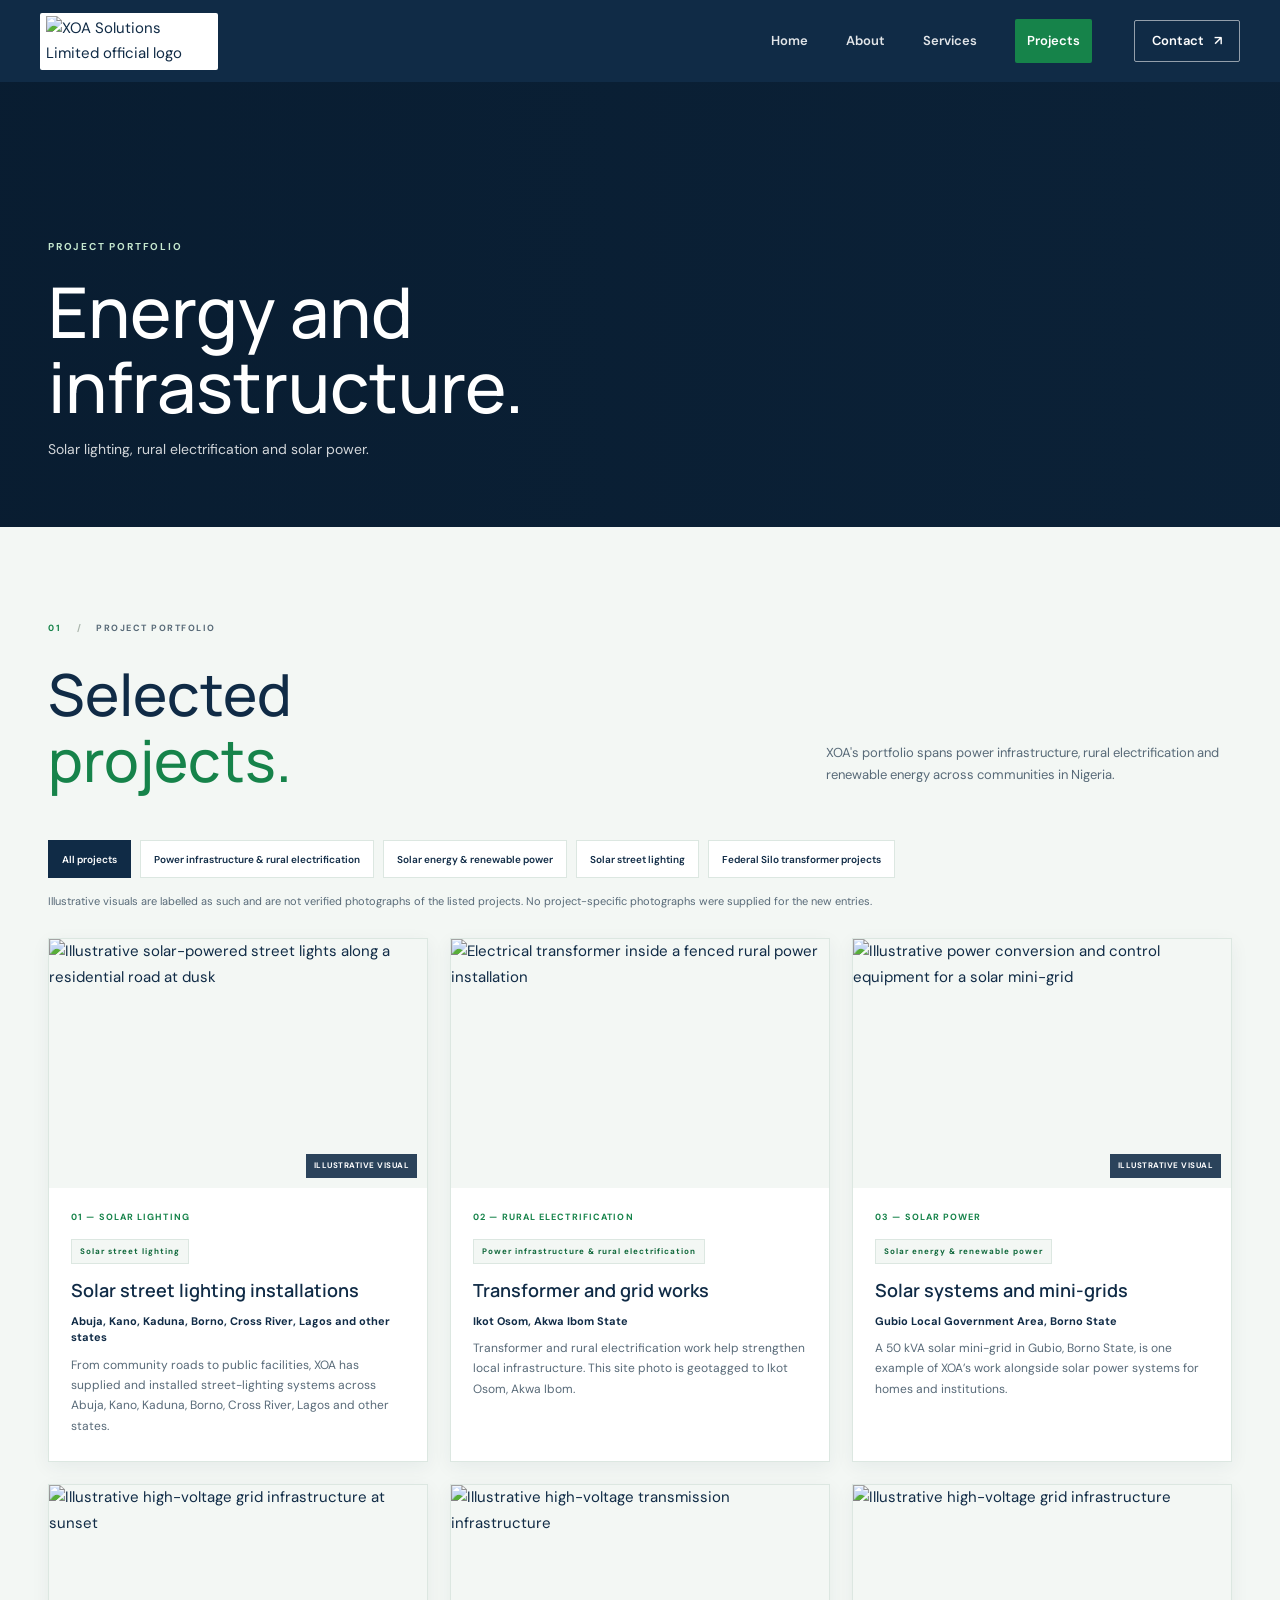
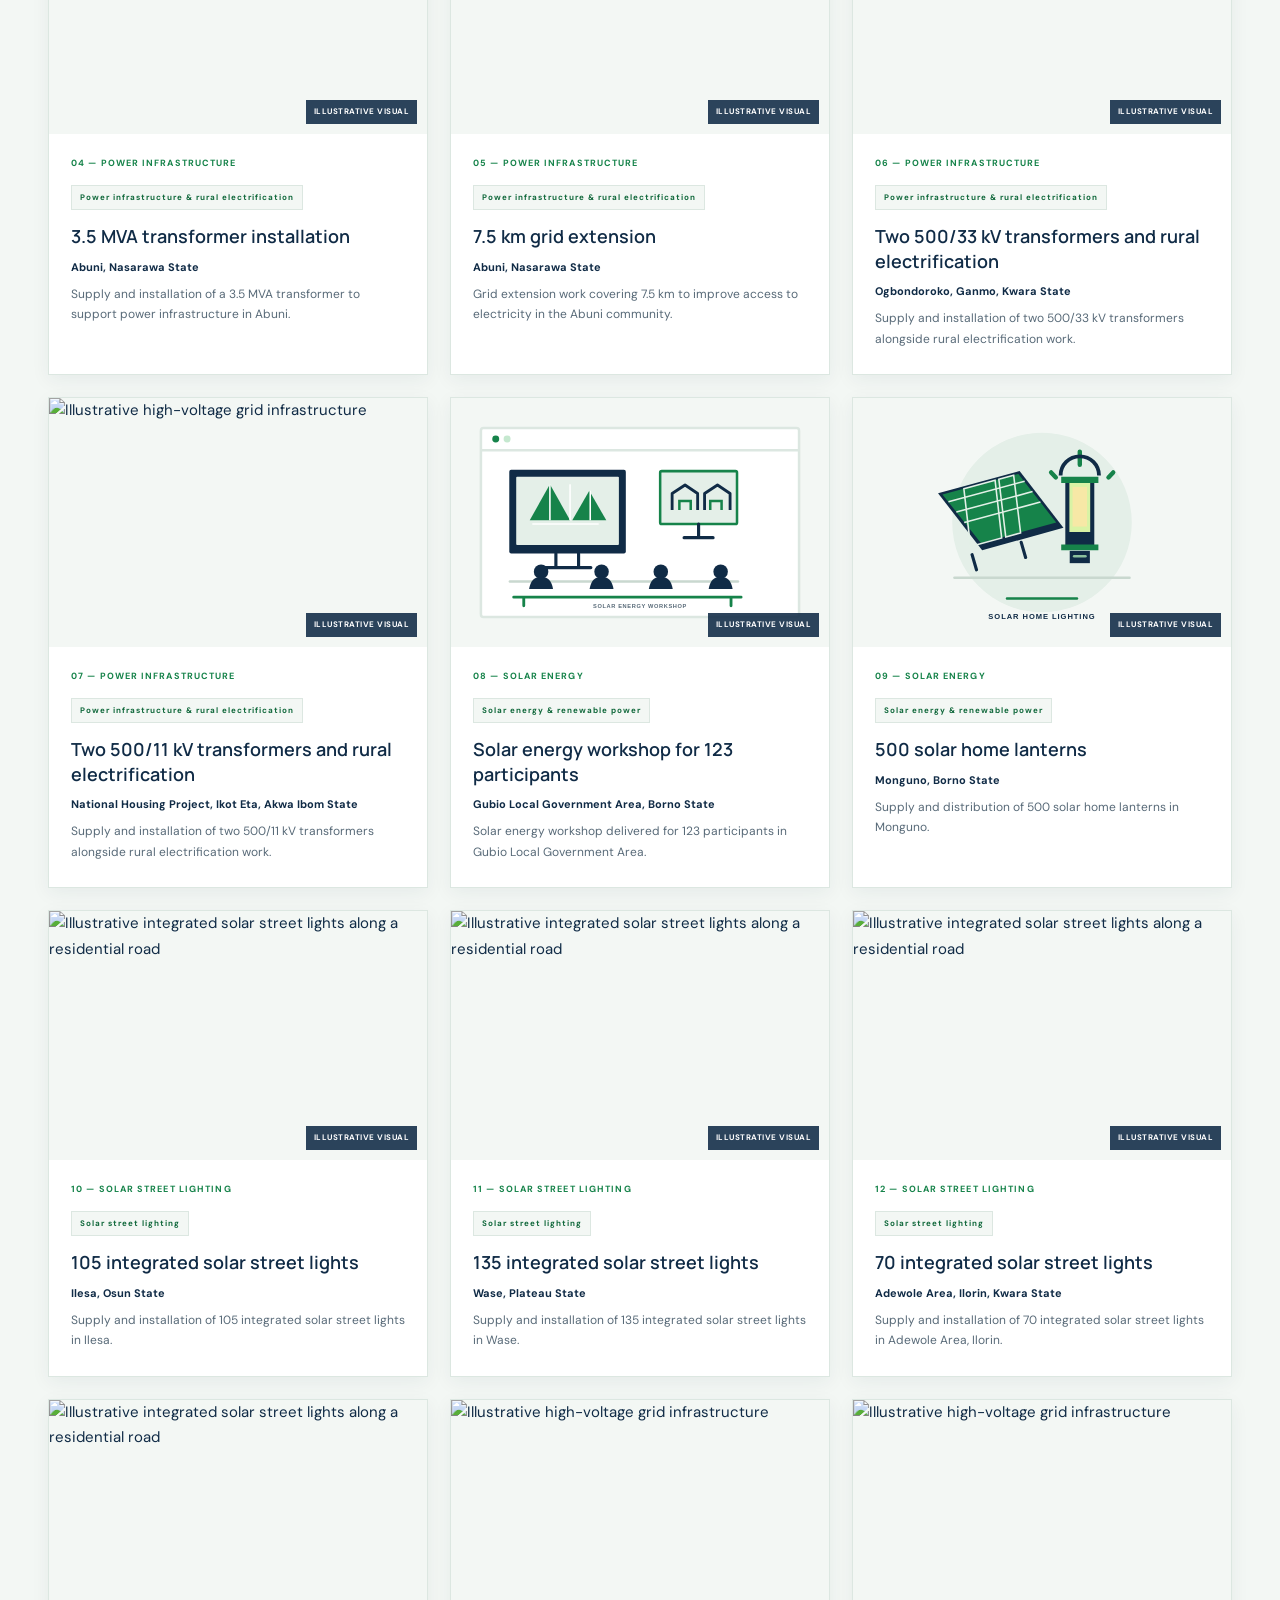
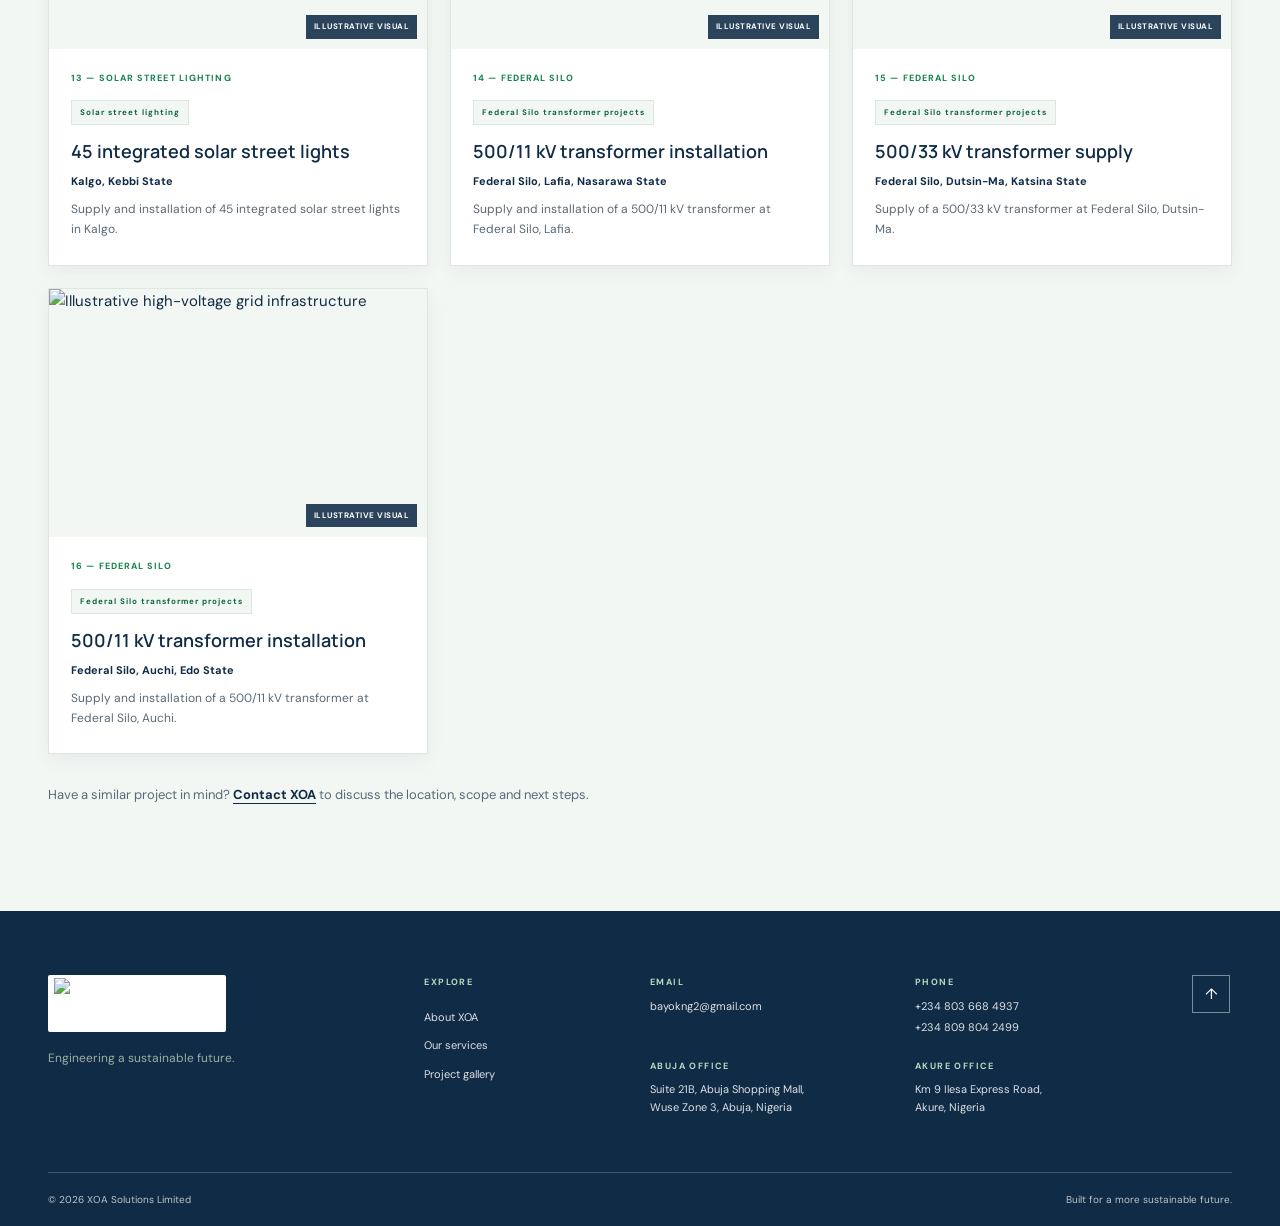
==== projects.html @ 82177d02 "Expand XOA projects portfolio" ====
<!doctype html>
<html lang="en">
<head>
  <meta charset="utf-8">
  <meta name="viewport" content="width=device-width, initial-scale=1">
  <meta name="description" content="Explore XOA Solutions Limited project information across solar lighting, rural electrification and solar power.">
  <meta name="theme-color" content="#173c31">
  <title>Projects | XOA Solutions Limited</title>
  <link rel="preconnect" href="https://fonts.googleapis.com">
  <link rel="preconnect" href="https://fonts.gstatic.com" crossorigin>
  <link rel="preconnect" href="https://images.unsplash.com">
  <link href="https://fonts.googleapis.com/css2?family=DM+Sans:wght@400;500;600;700&family=Manrope:wght@400;500;600;700;800&display=swap" rel="stylesheet">
  <link rel="stylesheet" href="assets/css/style.css">
  <link rel="stylesheet" href="assets/css/chatbot.css">
  <script src="assets/js/main.js" defer></script>
  <script id="xoa-chatbot-script" src="assets/js/chatbot.js" data-api-endpoint="/api/chat" defer></script>
</head>
<body data-page="projects">
  <a class="skip-link" href="#main-content">Skip to content</a>
  <header class="site-header"><div class="header-inner">
    <a class="brand" href="index.html" aria-label="XOA Solutions Limited home"><img class="brand-logo" src="assets/images/xoa-logo.jpg" alt="XOA Solutions Limited official logo"></a>
    <button class="menu-toggle" type="button" aria-expanded="false" aria-controls="primary-navigation" aria-label="Open navigation"><span></span><span></span></button>
    <nav class="site-nav" id="primary-navigation" aria-label="Main navigation"><a href="index.html">Home</a><a href="about.html">About</a><a href="services.html">Services</a><a href="projects.html" aria-current="page">Projects</a><a class="nav-contact" href="contact.html">Contact <span aria-hidden="true">↗</span></a></nav>
  </div></header>
  <main id="main-content">
    <section class="page-hero page-hero--projects">
      <div class="page-hero__shade"></div><div class="page-width page-hero__content"><p class="eyebrow eyebrow--light">Project portfolio</p><h1>Energy and<br>infrastructure.</h1><p>Solar lighting, rural electrification and solar power.</p></div>
    </section>
    <section class="portfolio-section section-space page-width" data-reveal>
      <div class="portfolio-intro"><div><div class="section-kicker"><span>01</span><span>Project portfolio</span></div><h2>Selected<br><em>projects.</em></h2></div><p>XOA's portfolio spans power infrastructure, rural electrification and renewable energy across communities in Nigeria.</p></div>
      <div class="project-filters" role="group" aria-label="Filter projects by category">
        <button class="project-filter is-active" type="button" data-filter="all" aria-pressed="true">All projects</button>
        <button class="project-filter" type="button" data-filter="power-infrastructure" aria-pressed="false">Power infrastructure &amp; rural electrification</button>
        <button class="project-filter" type="button" data-filter="solar-energy" aria-pressed="false">Solar energy &amp; renewable power</button>
        <button class="project-filter" type="button" data-filter="solar-street-lighting" aria-pressed="false">Solar street lighting</button>
        <button class="project-filter" type="button" data-filter="federal-silo" aria-pressed="false">Federal Silo transformer projects</button>
      </div>
      <p class="project-imagery-note">Illustrative visuals are labelled as such and are not verified photographs of the listed projects. No project-specific photographs were supplied for the new entries.</p>
      <div class="project-cards" id="project-gallery">
        <article class="project-card" data-category="solar-street-lighting">
          <div class="project-card__media"><img src="assets/images/solar-street-lighting.jpg" alt="Illustrative solar-powered street lights along a residential road at dusk" loading="lazy" width="1365" height="768"><span class="project-card__image-label">Illustrative visual</span></div>
          <div class="project-card__content">
            <span class="project-card__index">01 — SOLAR LIGHTING</span>
            <span class="project-card__category">Solar street lighting</span>
            <h3>Solar street lighting installations</h3>
            <p class="project-card__location">Abuja, Kano, Kaduna, Borno, Cross River, Lagos and other states</p>
            <p>From community roads to public facilities, XOA has supplied and installed street-lighting systems across Abuja, Kano, Kaduna, Borno, Cross River, Lagos and other states.</p>
          </div>
        </article>
        <article class="project-card" data-category="power-infrastructure">
          <div class="project-card__media"><img src="assets/images/rural-electrification.png" alt="Electrical transformer inside a fenced rural power installation" loading="lazy" width="1448" height="1086"></div>
          <div class="project-card__content">
            <span class="project-card__index">02 — RURAL ELECTRIFICATION</span>
            <span class="project-card__category">Power infrastructure &amp; rural electrification</span>
            <h3>Transformer and grid works</h3>
            <p class="project-card__location">Ikot Osom, Akwa Ibom State</p>
            <p>Transformer and rural electrification work help strengthen local infrastructure. This site photo is geotagged to Ikot Osom, Akwa Ibom.</p>
          </div>
        </article>
        <article class="project-card" data-category="solar-energy">
          <div class="project-card__media"><img src="assets/images/solar-mini-grid.png" alt="Illustrative power conversion and control equipment for a solar mini-grid" loading="lazy" width="1672" height="941"><span class="project-card__image-label">Illustrative visual</span></div>
          <div class="project-card__content">
            <span class="project-card__index">03 — SOLAR POWER</span>
            <span class="project-card__category">Solar energy &amp; renewable power</span>
            <h3>Solar systems and mini-grids</h3>
            <p class="project-card__location">Gubio Local Government Area, Borno State</p>
            <p>A 50 kVA solar mini-grid in Gubio, Borno State, is one example of XOA’s work alongside solar power systems for homes and institutions.</p>
          </div>
        </article>
        <article class="project-card" data-category="power-infrastructure">
          <div class="project-card__media"><img src="assets/images/energy-infrastructure.webp" alt="Illustrative high-voltage grid infrastructure at sunset" loading="lazy" width="1600" height="900"><span class="project-card__image-label">Illustrative visual</span></div>
          <div class="project-card__content">
            <span class="project-card__index">04 — POWER INFRASTRUCTURE</span>
            <span class="project-card__category">Power infrastructure &amp; rural electrification</span>
            <h3>3.5 MVA transformer installation</h3>
            <p class="project-card__location">Abuni, Nasarawa State</p>
            <p>Supply and installation of a 3.5 MVA transformer to support power infrastructure in Abuni.</p>
          </div>
        </article>
        <article class="project-card" data-category="power-infrastructure">
          <div class="project-card__media"><img src="assets/images/energy-infrastructure.webp" alt="Illustrative high-voltage transmission infrastructure" loading="lazy" width="1600" height="900"><span class="project-card__image-label">Illustrative visual</span></div>
          <div class="project-card__content">
            <span class="project-card__index">05 — POWER INFRASTRUCTURE</span>
            <span class="project-card__category">Power infrastructure &amp; rural electrification</span>
            <h3>7.5 km grid extension</h3>
            <p class="project-card__location">Abuni, Nasarawa State</p>
            <p>Grid extension work covering 7.5 km to improve access to electricity in the Abuni community.</p>
          </div>
        </article>
        <article class="project-card" data-category="power-infrastructure">
          <div class="project-card__media"><img src="assets/images/energy-infrastructure.webp" alt="Illustrative high-voltage grid infrastructure" loading="lazy" width="1600" height="900"><span class="project-card__image-label">Illustrative visual</span></div>
          <div class="project-card__content">
            <span class="project-card__index">06 — POWER INFRASTRUCTURE</span>
            <span class="project-card__category">Power infrastructure &amp; rural electrification</span>
            <h3>Two 500/33 kV transformers and rural electrification</h3>
            <p class="project-card__location">Ogbondoroko, Ganmo, Kwara State</p>
            <p>Supply and installation of two 500/33 kV transformers alongside rural electrification work.</p>
          </div>
        </article>
        <article class="project-card" data-category="power-infrastructure">
          <div class="project-card__media"><img src="assets/images/energy-infrastructure.webp" alt="Illustrative high-voltage grid infrastructure" loading="lazy" width="1600" height="900"><span class="project-card__image-label">Illustrative visual</span></div>
          <div class="project-card__content">
            <span class="project-card__index">07 — POWER INFRASTRUCTURE</span>
            <span class="project-card__category">Power infrastructure &amp; rural electrification</span>
            <h3>Two 500/11 kV transformers and rural electrification</h3>
            <p class="project-card__location">National Housing Project, Ikot Eta, Akwa Ibom State</p>
            <p>Supply and installation of two 500/11 kV transformers alongside rural electrification work.</p>
          </div>
        </article>
        <article class="project-card" data-category="solar-energy">
          <div class="project-card__media"><img src="assets/images/solar-workshop-illustration.svg" alt="Illustration of participants attending a solar energy workshop" loading="lazy" width="1200" height="790"><span class="project-card__image-label">Illustrative visual</span></div>
          <div class="project-card__content">
            <span class="project-card__index">08 — SOLAR ENERGY</span>
            <span class="project-card__category">Solar energy &amp; renewable power</span>
            <h3>Solar energy workshop for 123 participants</h3>
            <p class="project-card__location">Gubio Local Government Area, Borno State</p>
            <p>Solar energy workshop delivered for 123 participants in Gubio Local Government Area.</p>
          </div>
        </article>
        <article class="project-card" data-category="solar-energy">
          <div class="project-card__media"><img src="assets/images/solar-home-lantern.svg" alt="Illustration of a portable solar home lantern and compact solar panel" loading="lazy" width="1200" height="790"><span class="project-card__image-label">Illustrative visual</span></div>
          <div class="project-card__content">
            <span class="project-card__index">09 — SOLAR ENERGY</span>
            <span class="project-card__category">Solar energy &amp; renewable power</span>
            <h3>500 solar home lanterns</h3>
            <p class="project-card__location">Monguno, Borno State</p>
            <p>Supply and distribution of 500 solar home lanterns in Monguno.</p>
          </div>
        </article>
        <article class="project-card" data-category="solar-street-lighting">
          <div class="project-card__media"><img src="assets/images/solar-street-lighting.jpg" alt="Illustrative integrated solar street lights along a residential road" loading="lazy" width="1365" height="768"><span class="project-card__image-label">Illustrative visual</span></div>
          <div class="project-card__content">
            <span class="project-card__index">10 — SOLAR STREET LIGHTING</span>
            <span class="project-card__category">Solar street lighting</span>
            <h3>105 integrated solar street lights</h3>
            <p class="project-card__location">Ilesa, Osun State</p>
            <p>Supply and installation of 105 integrated solar street lights in Ilesa.</p>
          </div>
        </article>
        <article class="project-card" data-category="solar-street-lighting">
          <div class="project-card__media"><img src="assets/images/solar-street-lighting.jpg" alt="Illustrative integrated solar street lights along a residential road" loading="lazy" width="1365" height="768"><span class="project-card__image-label">Illustrative visual</span></div>
          <div class="project-card__content">
            <span class="project-card__index">11 — SOLAR STREET LIGHTING</span>
            <span class="project-card__category">Solar street lighting</span>
            <h3>135 integrated solar street lights</h3>
            <p class="project-card__location">Wase, Plateau State</p>
            <p>Supply and installation of 135 integrated solar street lights in Wase.</p>
          </div>
        </article>
        <article class="project-card" data-category="solar-street-lighting">
          <div class="project-card__media"><img src="assets/images/solar-street-lighting.jpg" alt="Illustrative integrated solar street lights along a residential road" loading="lazy" width="1365" height="768"><span class="project-card__image-label">Illustrative visual</span></div>
          <div class="project-card__content">
            <span class="project-card__index">12 — SOLAR STREET LIGHTING</span>
            <span class="project-card__category">Solar street lighting</span>
            <h3>70 integrated solar street lights</h3>
            <p class="project-card__location">Adewole Area, Ilorin, Kwara State</p>
            <p>Supply and installation of 70 integrated solar street lights in Adewole Area, Ilorin.</p>
          </div>
        </article>
        <article class="project-card" data-category="solar-street-lighting">
          <div class="project-card__media"><img src="assets/images/solar-street-lighting.jpg" alt="Illustrative integrated solar street lights along a residential road" loading="lazy" width="1365" height="768"><span class="project-card__image-label">Illustrative visual</span></div>
          <div class="project-card__content">
            <span class="project-card__index">13 — SOLAR STREET LIGHTING</span>
            <span class="project-card__category">Solar street lighting</span>
            <h3>45 integrated solar street lights</h3>
            <p class="project-card__location">Kalgo, Kebbi State</p>
            <p>Supply and installation of 45 integrated solar street lights in Kalgo.</p>
          </div>
        </article>
        <article class="project-card" data-category="federal-silo">
          <div class="project-card__media"><img src="assets/images/energy-infrastructure.webp" alt="Illustrative high-voltage grid infrastructure" loading="lazy" width="1600" height="900"><span class="project-card__image-label">Illustrative visual</span></div>
          <div class="project-card__content">
            <span class="project-card__index">14 — FEDERAL SILO</span>
            <span class="project-card__category">Federal Silo transformer projects</span>
            <h3>500/11 kV transformer installation</h3>
            <p class="project-card__location">Federal Silo, Lafia, Nasarawa State</p>
            <p>Supply and installation of a 500/11 kV transformer at Federal Silo, Lafia.</p>
          </div>
        </article>
        <article class="project-card" data-category="federal-silo">
          <div class="project-card__media"><img src="assets/images/energy-infrastructure.webp" alt="Illustrative high-voltage grid infrastructure" loading="lazy" width="1600" height="900"><span class="project-card__image-label">Illustrative visual</span></div>
          <div class="project-card__content">
            <span class="project-card__index">15 — FEDERAL SILO</span>
            <span class="project-card__category">Federal Silo transformer projects</span>
            <h3>500/33 kV transformer supply</h3>
            <p class="project-card__location">Federal Silo, Dutsin-Ma, Katsina State</p>
            <p>Supply of a 500/33 kV transformer at Federal Silo, Dutsin-Ma.</p>
          </div>
        </article>
        <article class="project-card" data-category="federal-silo">
          <div class="project-card__media"><img src="assets/images/energy-infrastructure.webp" alt="Illustrative high-voltage grid infrastructure" loading="lazy" width="1600" height="900"><span class="project-card__image-label">Illustrative visual</span></div>
          <div class="project-card__content">
            <span class="project-card__index">16 — FEDERAL SILO</span>
            <span class="project-card__category">Federal Silo transformer projects</span>
            <h3>500/11 kV transformer installation</h3>
            <p class="project-card__location">Federal Silo, Auchi, Edo State</p>
            <p>Supply and installation of a 500/11 kV transformer at Federal Silo, Auchi.</p>
          </div>
        </article>
      </div>
      <p class="project-contact">Have a similar project in mind? <a href="contact.html">Contact XOA</a> to discuss the location, scope and next steps.</p>
    </section>
  </main>
  <footer class="site-footer"><div class="page-width footer-main"><div class="footer-brand-block"><a class="brand brand--footer" href="index.html" aria-label="XOA Solutions Limited home"><img class="brand-logo" src="assets/images/xoa-logo.jpg" alt="XOA Solutions Limited official logo"></a><p>Engineering a sustainable future.</p></div><div class="footer-column"><span class="footer-label">Explore</span><a href="about.html">About XOA</a><a href="services.html">Our services</a><a href="projects.html">Project gallery</a></div><div class="footer-contact"><div><strong class="footer-label">EMAIL</strong><a href="mailto:bayokng2@gmail.com">bayokng2@gmail.com</a></div><div><strong class="footer-label">PHONE</strong><a href="tel:+2348036684937">+234 803 668 4937</a><a href="tel:+2348098042499">+234 809 804 2499</a></div><div><strong class="footer-label">ABUJA OFFICE</strong><address>Suite 21B, Abuja Shopping Mall,<br>Wuse Zone 3, Abuja, Nigeria</address></div><div><strong class="footer-label">AKURE OFFICE</strong><address>Km 9 Ilesa Express Road,<br>Akure, Nigeria</address></div></div><a class="back-top" href="#main-content" aria-label="Back to top">↑</a></div><div class="page-width footer-bottom"><span>© <span data-current-year>2026</span> XOA Solutions Limited</span><span>Built for a more sustainable future.</span></div></footer>
</body>
</html>
---- assets/css/style.css ----
:root {
  color-scheme: light;
  --navy: #102b46;
  --navy-deep: #0b2035;
  --green: #16834a;
  --green-deep: #10683b;
  --forest: var(--navy);
  --forest-deep: var(--navy-deep);
  --forest-soft: var(--green);
  --ink: var(--navy);
  --muted: #586a78;
  --line: #dce7e1;
  --paper: #f3f7f4;
  --white: #ffffff;
  --leaf: #c5e8cf;
  --sans: "DM Sans", sans-serif;
  --display: "Manrope", sans-serif;
  font-family: var(--sans);
  color: var(--ink);
  background: var(--white);
  font-synthesis: none;
  text-rendering: optimizeLegibility;
}

*, *::before, *::after { box-sizing: border-box; }
html { scroll-behavior: smooth; }
body { margin: 0; min-width: 320px; font-size: 15px; line-height: 1.7; }
img { display: block; width: 100%; }
a { color: inherit; text-decoration: none; }
button, input, textarea { font: inherit; }
button, a { -webkit-tap-highlight-color: transparent; }
a:focus-visible, button:focus-visible, input:focus-visible, textarea:focus-visible { outline: 3px solid var(--green); outline-offset: 3px; }
::selection { color: var(--white); background: var(--forest-soft); }
.page-width { width: min(1200px, calc(100% - 96px)); margin-inline: auto; }
.section-space { padding-block: 112px; }
.services-section, .values-section, .services-intro, .portfolio-section, .contact-section { position: relative; isolation: isolate; }
.services-section::before, .values-section::before, .services-intro::before, .portfolio-section::before, .contact-section::before { position: absolute; z-index: -1; inset: 0 calc((100% - 100vw) / 2); background: var(--paper); content: ""; }

.skip-link { position: fixed; z-index: 20; top: 12px; left: 12px; padding: 10px 16px; color: var(--white); background: var(--forest); transform: translateY(-160%); }
.skip-link:focus { transform: translateY(0); }
.site-header { position: relative; z-index: 10; height: 82px; background: var(--navy); }
.header-inner { width: min(1360px, calc(100% - 80px)); height: 100%; margin-inline: auto; display: flex; align-items: center; justify-content: space-between; }
.brand { display: inline-flex; align-items: center; min-width: 176px; padding: 3px 6px; border-radius: 2px; background: var(--white); }
.brand-logo { flex: 0 1 166px; width: 166px; max-width: 100%; height: auto; }
.site-nav { display: flex; align-items: center; gap: 38px; height: 100%; }
.site-nav a { position: relative; display: inline-flex; align-items: center; min-height: 44px; color: rgba(255,255,255,.88); font-size: 13px; font-weight: 600; transition: color .2s ease, background .2s ease, border-color .2s ease; }
.site-nav a:not(.nav-contact)::after { position: absolute; right: 0; bottom: 7px; left: 0; height: 1px; background: var(--forest-soft); content: ""; transform: scaleX(0); transform-origin: left; transition: transform .2s ease; }
.site-nav a:hover { color: var(--leaf); }
.site-nav a:hover::after { transform: scaleX(1); }
.site-nav .nav-contact { gap: 10px; min-height: 42px; margin-left: 4px; padding: 0 17px; border: 1px solid rgba(255,255,255,.55); border-radius: 2px; color: var(--white); background: transparent; transition: background .2s ease, border-color .2s ease; }
.site-nav .nav-contact:hover:not([aria-current="page"]) { border-color: var(--green); color: var(--white); background: var(--green); }
.site-nav a[aria-current="page"] { padding-inline: 12px; border-radius: 2px; color: var(--white); background: var(--green); }
.site-nav a[aria-current="page"]:hover { color: var(--white); background: var(--green); }
.site-nav a[aria-current="page"]::after { display: none; }
.menu-toggle { display: none; }

.home-hero { position: relative; min-height: min(690px, calc(100svh - 82px)); display: flex; align-items: center; overflow: hidden; color: var(--white); background: var(--forest-deep); }
.home-hero__image, .page-hero > img { position: absolute; inset: 0; width: 100%; height: 100%; object-fit: cover; }
.home-hero__image { object-position: center 54%; }
.home-hero__shade, .page-hero__shade { position: absolute; inset: 0; background: linear-gradient(90deg, rgba(8, 28, 48, .82) 0%, rgba(10, 35, 58, .58) 46%, rgba(12, 38, 62, .17) 100%); }
.home-hero__content { position: relative; z-index: 1; padding-block: 120px; }
.eyebrow { margin: 0 0 20px; color: var(--forest-soft); font-size: 10px; font-weight: 700; letter-spacing: 1.8px; line-height: 1.5; text-transform: uppercase; }
.eyebrow--light { color: var(--leaf); }
h1, h2, h3, p { margin-top: 0; }
h1, h2, h3 { font-family: var(--display); letter-spacing: 0; }
.home-hero h1 { max-width: 800px; margin-bottom: 20px; font-size: clamp(48px, 7vw, 88px); font-weight: 600; letter-spacing: 0; line-height: 1.04; }
.hero-copy { max-width: 480px; margin-bottom: 30px; color: rgba(255,255,255,.82); font-size: 16px; line-height: 1.8; }
.hero-actions { display: flex; align-items: center; gap: 28px; }
.button { min-height: 50px; display: inline-flex; align-items: center; justify-content: center; gap: 25px; padding: 0 20px; border: 1px solid transparent; font-size: 12px; font-weight: 700; transition: color .2s ease, background .2s ease, border-color .2s ease, transform .2s ease; }
.button:hover { transform: translateY(-2px); }
.button--light, .button--dark { color: var(--white); background: var(--green); cursor: pointer; }
.button--light:hover, .button--dark:hover { border-color: var(--green-deep); color: var(--white); background: var(--green-deep); box-shadow: 0 5px 16px rgba(16, 104, 59, .2); }
.hero-caption { position: absolute; right: 48px; bottom: 32px; z-index: 1; color: rgba(255,255,255,.78); font-size: 10px; letter-spacing: .3px; }
.text-link { display: inline-flex; align-items: center; gap: 14px; color: var(--forest); font-size: 12px; font-weight: 700; }
.text-link:hover { color: var(--green); }
.text-link span { transition: transform .2s ease; }
.text-link:hover span { transform: translateX(4px); }
.text-link--light { color: var(--white); }
.text-link--light:hover { color: var(--leaf); }

.section-kicker { display: flex; align-items: center; gap: 14px; margin-bottom: 34px; color: var(--muted); font-size: 9px; font-weight: 700; letter-spacing: 1.5px; text-transform: uppercase; }
.section-kicker span:first-child { color: var(--forest-soft); }
.section-kicker span:first-child::after { content: " /"; padding-left: 12px; color: #aab5ac; }
.section-kicker--light, .section-kicker--light span:first-child { color: #d4dfd4; }
.section-kicker--light span:first-child::after { color: rgba(255,255,255,.42); }
.intro-section { padding-block: 105px 118px; }
.intro-content { display: grid; grid-template-columns: 1.05fr .75fr; gap: 13%; align-items: start; }
.intro-content h2, .section-heading h2, .why-heading h2, .portfolio-intro h2 { margin: 0; font-size: clamp(38px, 5vw, 58px); font-weight: 500; line-height: 1.13; }
h2 em { color: var(--forest-soft); font-style: normal; }
.intro-copy { padding-top: 4px; }
.intro-copy p { margin-bottom: 18px; color: var(--muted); font-size: 14px; }
.intro-copy .lead, .lead { color: var(--ink); font-family: var(--display); font-size: 19px; font-weight: 500; line-height: 1.6; }
.intro-copy .text-link { margin-top: 6px; }

.overview-band { min-height: 470px; display: grid; grid-template-columns: 1.05fr .95fr; color: var(--white); background: var(--forest); }
.overview-image { min-height: 470px; background: url("../images/xoa-engineering-team.jpg") center 48% / cover no-repeat; }
.overview-content { align-self: center; max-width: 580px; padding: 72px 10% 72px 11%; }
.overview-content .eyebrow { margin-bottom: 17px; }
.overview-content h2, .contact-cta h2, .about-commitment h2, .services-outro h2 { margin-bottom: 19px; font-size: clamp(38px, 4vw, 54px); font-weight: 500; line-height: 1.15; }
.overview-content p:not(.eyebrow) { max-width: 390px; margin-bottom: 24px; color: rgba(255,255,255,.75); font-size: 14px; }

.section-heading { display: flex; align-items: end; justify-content: space-between; gap: 40px; margin-bottom: 54px; }
.section-heading .section-kicker { margin-bottom: 28px; }
.section-heading__link { margin-bottom: 9px; white-space: nowrap; }
.services-section { padding-block: 110px 120px; }
.service-grid { display: grid; grid-template-columns: repeat(3, 1fr); border-top: 1px solid var(--line); border-bottom: 1px solid var(--line); }
.service-tile { position: relative; min-height: 257px; padding: 27px 28px 30px 0; border-right: 1px solid var(--line); background: var(--white); transition: background .25s ease, padding .25s ease; }
.service-tile:not(:first-child) { padding-left: 28px; }
.service-tile:last-child { border-right: 0; }
.service-tile:hover { background: #eaf3ec; padding-right: 19px; padding-left: 19px; }
.service-number { display: block; margin-bottom: 27px; color: var(--muted); font-size: 9px; font-weight: 700; letter-spacing: 1.2px; }
.service-symbol { color: var(--forest-soft); font-size: 25px; line-height: 1; }
.service-tile h3 { margin: 16px 0 9px; font-size: 18px; font-weight: 600; }
.service-tile p { max-width: 280px; margin-bottom: 0; color: var(--muted); font-size: 12px; line-height: 1.7; }
.tile-arrow { position: absolute; right: 20px; bottom: 20px; color: var(--forest); opacity: 0; transition: opacity .2s ease, transform .2s ease; }
.service-tile:hover .tile-arrow { opacity: 1; transform: translate(2px, -2px); }

.projects-band { padding-block: 105px 120px; color: var(--white); background: var(--forest-deep); }
.section-heading--light h2 em { color: var(--leaf); }
.project-cards { display: grid; grid-template-columns: repeat(3, minmax(0, 1fr)); gap: 22px; }
.project-card { min-width: 0; display: flex; flex-direction: column; overflow: hidden; border: 1px solid var(--line); color: var(--ink); background: var(--white); box-shadow: 0 5px 18px rgba(16, 43, 70, .06); transition: transform .25s ease, border-color .25s ease, box-shadow .25s ease; }
a.project-card:hover { transform: translateY(-3px); border-color: var(--green); box-shadow: 0 10px 24px rgba(16, 43, 70, .12); }
.project-card__media { aspect-ratio: 1.52; overflow: hidden; background: var(--paper); }
.project-card__media img { width: 100%; height: 100%; object-fit: cover; transition: transform .5s ease; }
.project-card:hover .project-card__media img { transform: scale(1.025); }
.project-card__content { flex: 1; padding: 22px 22px 25px; }
.project-card__index { display: block; margin-bottom: 12px; color: var(--forest-soft); font-size: 9px; font-weight: 700; letter-spacing: 1.1px; }
.project-card__category { display: inline-block; margin-bottom: 14px; padding: 6px 8px; border: 1px solid var(--line); color: var(--muted); font-size: 8px; font-weight: 700; letter-spacing: 1px; }
.project-card__content h3 { margin: 0 0 10px; font-size: 19px; font-weight: 600; line-height: 1.35; }
.project-card__content p { margin: 0; color: var(--muted); font-size: 11px; line-height: 1.7; }
.projects-band .project-card { border-color: rgba(255,255,255,.18); color: var(--white); background: rgba(255,255,255,.035); }
.projects-band .project-card__index { color: var(--leaf); }
.projects-band .project-card__category { border-color: rgba(255,255,255,.24); color: #c5e8cf; }
.projects-band .project-card__content p { color: rgba(255,255,255,.72); }
.project-contact { margin: 30px 0 0; color: var(--muted); font-size: 13px; }
.project-contact a { color: var(--forest); font-weight: 700; text-decoration: underline; text-underline-offset: 4px; }
.projects-band .project-contact { color: rgba(255,255,255,.78); }
.projects-band .project-contact a { color: var(--white); }

.why-section { display: grid; grid-template-columns: .8fr 1.2fr; gap: 10%; padding-block: 115px 125px; }
.why-heading .section-kicker { margin-bottom: 31px; }
.why-heading h2 { font-size: clamp(38px, 4.5vw, 54px); }
.why-list { border-top: 1px solid var(--line); }
.why-item { display: grid; grid-template-columns: 45px 1fr; gap: 10px; padding: 21px 0; border-bottom: 1px solid var(--line); }
.why-item > span { padding-top: 2px; color: var(--forest-soft); font-size: 10px; font-weight: 700; }
.why-item h3 { margin: 0 0 5px; font-size: 16px; font-weight: 600; }
.why-item p { margin: 0; color: var(--muted); font-size: 12px; }

.contact-cta, .about-commitment, .services-outro { position: relative; overflow: hidden; color: var(--white); background: var(--forest); }
.contact-cta { min-height: 410px; display: flex; align-items: center; background: url("../images/contact-background.jpg") center 48% / cover no-repeat; }
.contact-cta::before, .about-commitment::before, .services-outro::before { position: absolute; inset: 0; background: rgba(8, 28, 48, .88); content: ""; }
.contact-cta__inner, .about-commitment__inner, .services-outro__inner { position: relative; z-index: 1; padding-block: 72px; }
.contact-cta__inner { display: grid; grid-template-columns: .85fr 1.15fr; align-items: center; gap: clamp(40px, 7vw, 92px); }
.contact-cta h2 { margin-bottom: 26px; font-size: clamp(42px, 5vw, 64px); }
.contact-cta__trust { padding-left: clamp(28px, 4vw, 52px); border-left: 1px solid rgba(255,255,255,.3); }
.contact-cta__trust .eyebrow { margin-bottom: 12px; }
.contact-cta__trust h3 { margin: 0 0 12px; font-size: clamp(25px, 2.7vw, 36px); font-weight: 500; line-height: 1.2; }
.contact-cta__description { max-width: 570px; margin: 0 0 18px; color: rgba(255,255,255,.76); font-size: 12px; }
.contact-cta__organisations { display: grid; grid-template-columns: repeat(2, minmax(0, 1fr)); gap: 0 24px; margin: 0; padding: 0; border-top: 1px solid rgba(255,255,255,.24); list-style: none; }
.contact-cta__organisations li { min-width: 0; padding: 9px 0; border-bottom: 1px solid rgba(255,255,255,.2); color: rgba(255,255,255,.9); font-size: 10px; line-height: 1.45; }
.cta-index { position: absolute; right: 5%; bottom: 34px; color: rgba(255,255,255,.55); font-size: 10px; letter-spacing: 1.5px; }

.site-footer { color: var(--white); background: var(--navy); }
.footer-main { position: relative; display: grid; grid-template-columns: 1.15fr .65fr 1.7fr 40px; gap: 30px; padding-block: 64px 56px; }
.footer-brand-block > p { margin: 16px 0 0; color: #9daea1; font-size: 12px; }
.footer-column { display: flex; flex-direction: column; align-items: flex-start; gap: 10px; }
.footer-label { margin-bottom: 7px; color: #b6d9c2; font-size: 9px; font-weight: 700; letter-spacing: 1.4px; text-transform: uppercase; }
.footer-column a, .footer-column > span:not(.footer-label) { color: rgba(255,255,255,.86); font-size: 11px; }
.footer-column a:hover { color: var(--leaf); }
.footer-contact { display: grid; grid-template-columns: repeat(2, minmax(0, 1fr)); gap: 22px 18px; }
.footer-contact > div { min-width: 0; display: flex; flex-direction: column; align-items: flex-start; gap: 4px; }
.footer-contact .footer-label { margin: 0 0 3px; color: #b6d9c2; font-size: 9px; font-weight: 700; letter-spacing: 1.4px; }
.footer-contact a, .footer-contact address { color: rgba(255,255,255,.86); font-size: 11px; font-style: normal; line-height: 1.6; overflow-wrap: anywhere; }
.footer-contact a:hover { color: var(--leaf); }
.back-top { width: 38px; height: 38px; display: grid; place-items: center; border: 1px solid rgba(255,255,255,.45); color: var(--white); transition: background .2s ease, border-color .2s ease; }
.back-top:hover { border-color: var(--green); background: var(--green); }
.footer-bottom { min-height: 54px; display: flex; justify-content: space-between; align-items: center; border-top: 1px solid rgba(255,255,255,.2); color: rgba(255,255,255,.72); font-size: 10px; }

.page-hero { position: relative; min-height: 445px; display: flex; align-items: end; overflow: hidden; color: var(--white); background: var(--forest-deep); }
.page-hero > img { object-position: center 48%; }
.page-hero__shade { background: linear-gradient(90deg, rgba(8,28,48,.8), rgba(12,38,62,.24)); }
.page-hero__content { position: relative; z-index: 1; padding-block: 75px 65px; }
.page-hero h1 { margin: 0 0 14px; font-size: clamp(48px, 6vw, 70px); font-weight: 500; line-height: 1.07; }
.page-hero__content > p:last-child { max-width: 460px; margin-bottom: 0; color: rgba(255,255,255,.82); font-size: 14px; }
.page-hero--services > img { object-position: center 42%; }
.page-hero--contact > img { object-position: center 48%; }

.about-intro { position: relative; display: grid; grid-template-columns: .7fr 1.1fr auto; align-items: start; gap: 8%; }
.about-intro .section-kicker { margin-top: 7px; }
.about-intro__body .lead { max-width: 600px; margin-bottom: 19px; font-size: 23px; }
.about-intro__body > p:not(.lead) { max-width: 600px; margin-bottom: 15px; color: var(--muted); font-size: 13px; }
.founded-stamp { min-width: 115px; display: grid; justify-items: start; gap: 5px; padding-top: 9px; color: var(--muted); font-size: 8px; font-weight: 700; letter-spacing: 1px; }
.founded-stamp strong { color: var(--forest); font: 600 38px/1.15 var(--display); letter-spacing: 0; }
.vision-band { display: grid; grid-template-columns: 1fr 1fr; min-height: 550px; color: var(--white); background: var(--forest); }
.vision-image img { width: 100%; height: 100%; min-height: 550px; object-fit: cover; }
.vision-content { align-self: center; padding: 72px 12%; }
.vision-block { padding-block: 19px; border-top: 1px solid rgba(255,255,255,.28); }
.vision-block > span { color: var(--leaf); font-size: 9px; font-weight: 700; letter-spacing: 1.5px; }
.vision-block h2 { max-width: 440px; margin: 12px 0 0; font-size: clamp(24px, 3vw, 35px); font-weight: 500; line-height: 1.3; }
.vision-block p { max-width: 430px; margin: 12px 0 0; color: rgba(255,255,255,.78); font-size: 14px; }
.values-section .section-aside { max-width: 280px; margin: 0 0 8px; color: var(--muted); font-size: 13px; }
.values-grid { display: grid; grid-template-columns: repeat(4, 1fr); border-top: 1px solid var(--line); border-bottom: 1px solid var(--line); }
.values-grid article { min-height: 180px; padding: 23px 24px 23px 0; border-right: 1px solid var(--line); }
.values-grid article:not(:first-child) { padding-left: 24px; }
.values-grid article:last-child { border-right: 0; }
.values-grid article > span { color: var(--forest-soft); font-size: 10px; font-weight: 700; }
.values-grid h3 { margin: 20px 0 7px; font-size: 16px; font-weight: 600; }
.values-grid p { margin: 0; color: var(--muted); font-size: 12px; line-height: 1.65; }
.about-commitment::before, .services-outro::before { background: rgba(8, 28, 48, .9); }
.about-commitment__inner, .services-outro__inner { min-height: 360px; display: flex; flex-direction: column; align-items: flex-start; justify-content: center; }
.about-commitment h2, .services-outro h2 { font-size: clamp(42px, 5vw, 60px); }
.about-commitment__inner > p:not(.eyebrow) { max-width: 450px; margin-bottom: 25px; color: rgba(255,255,255,.77); font-size: 13px; }

.services-intro { display: grid; grid-template-columns: .7fr 1.3fr; gap: 10%; padding-block: 92px 67px; }
.services-intro .section-kicker { margin-top: 7px; }
.services-intro .lead { max-width: 560px; margin-bottom: 14px; font-size: 22px; }
.services-intro > div:last-child > p:last-child { max-width: 590px; margin-bottom: 0; color: var(--muted); font-size: 13px; }
.service-detail-list { padding-bottom: 110px; }
.service-detail { display: grid; grid-template-columns: 120px 1fr 70px; align-items: center; gap: 30px; min-height: 160px; padding-block: 28px; border-top: 1px solid var(--line); scroll-margin-top: 25px; }
.service-detail:last-child { border-bottom: 1px solid var(--line); }
.service-detail__index { color: var(--forest); font: 500 28px/1.2 var(--display); }
.service-detail__index span { display: block; margin-top: 7px; color: var(--muted); font: 700 8px/1.3 var(--sans); letter-spacing: 1.2px; }
.service-detail__copy h2 { margin: 0 0 9px; font-size: 21px; font-weight: 600; }
.service-detail__copy p { max-width: 680px; margin: 0; color: var(--muted); font-size: 13px; }
.service-detail__mark { justify-self: end; color: var(--forest-soft); font-size: 27px; }
.services-outro { background: url("../images/contact-background.jpg") center 48% / cover no-repeat; }
.services-outro__inner { min-height: 400px; }

.portfolio-section { padding-block: 94px 105px; }
.portfolio-intro { display: grid; grid-template-columns: 1fr .65fr; gap: 13%; align-items: end; margin-bottom: 48px; }
.portfolio-intro .section-kicker { margin-bottom: 25px; }
.portfolio-intro > p { margin-bottom: 6px; color: var(--muted); font-size: 13px; }
.project-filters { display: flex; flex-wrap: wrap; gap: 9px; margin-bottom: 14px; }
.project-filter { min-height: 38px; padding: 8px 13px; border: 1px solid var(--line); color: var(--navy); background: var(--white); font-size: 10px; font-weight: 600; cursor: pointer; transition: color .2s ease, border-color .2s ease, background .2s ease; }
.project-filter:hover { border-color: var(--green); color: var(--green-deep); }
.project-filter.is-active { border-color: var(--navy); color: var(--white); background: var(--navy); }
.project-imagery-note { margin: 0 0 27px; color: var(--muted); font-size: 11px; }
.portfolio-section .project-cards { grid-template-columns: repeat(3, minmax(0, 1fr)); gap: 22px; }
.portfolio-section .project-card { border-color: var(--line); background: var(--white); }
.project-card__media { position: relative; }
.project-card__image-label { position: absolute; right: 10px; bottom: 10px; padding: 5px 8px; color: var(--white); background: rgba(16, 43, 70, .88); font-size: 8px; font-weight: 700; letter-spacing: .5px; text-transform: uppercase; }
.portfolio-section .project-card__category { border-color: #dce7e1; color: var(--green-deep); background: #f3f7f4; font-size: 8px; line-height: 1.4; }
.portfolio-section .project-card__content h3 { font-size: 18px; }
.portfolio-section .project-card__content p { font-size: 12px; }
.portfolio-section .project-card__content .project-card__location { margin: 0 0 9px; color: var(--navy); font-size: 11px; font-weight: 700; line-height: 1.5; }

.contact-section { display: grid; grid-template-columns: .8fr 1fr; gap: 10%; align-items: start; }
.contact-details h2 { margin: 0 0 17px; font-size: clamp(34px, 4vw, 48px); font-weight: 500; line-height: 1.15; }
.contact-details > p:not(.section-kicker) { max-width: 400px; margin-bottom: 34px; color: var(--muted); font-size: 13px; }
.contact-method { padding-block: 13px; border-top: 1px solid var(--line); }
.contact-method:last-child { border-bottom: 1px solid var(--line); }
.contact-method span { color: var(--forest-soft); font-size: 9px; font-weight: 700; letter-spacing: 1.3px; }
.contact-method p { margin: 4px 0 0; color: var(--ink); font-size: 13px; }
.contact-form-wrap { padding: 33px; background: var(--paper); }
.contact-form .eyebrow { margin-bottom: 25px; }
.form-row { display: grid; gap: 7px; margin-bottom: 17px; }
.form-row label { color: var(--ink); font-size: 11px; font-weight: 600; }
.form-row input, .form-row textarea { width: 100%; min-height: 45px; padding: 10px 12px; border: 1px solid #cbd9ce; border-radius: 0; outline: 0; color: var(--ink); background: var(--white); font-size: 13px; transition: border-color .2s ease, box-shadow .2s ease; }
.form-row textarea { min-height: 130px; resize: vertical; }
.form-row input:focus, .form-row textarea:focus { border-color: var(--green); box-shadow: 0 0 0 2px rgba(22, 131, 74, .14); }
.form-row input:focus-visible, .form-row textarea:focus-visible { outline: 3px solid var(--green); outline-offset: 2px; }
.form-notice { margin: 20px 0; padding-left: 12px; border-left: 2px solid var(--green); color: var(--muted); font-size: 10px; line-height: 1.6; }
.form-status { min-height: 22px; margin: 12px 0 0; color: var(--forest); font-size: 11px; }

[data-reveal] { opacity: 1; transform: none; }
.js-enabled [data-reveal] { opacity: 0; transform: translateY(16px); transition: opacity .65s ease, transform .65s ease; }
.js-enabled [data-reveal].is-visible { opacity: 1; transform: translateY(0); }
.js-enabled [data-reveal].reveal-now { opacity: 1; transform: none; }

@media (min-width: 1500px) {
  .home-hero { min-height: 710px; }
}

@media (max-width: 900px) {
  .page-width { width: min(100% - 56px, 760px); }
  .header-inner { width: calc(100% - 48px); }
  .site-nav { gap: 24px; }
  .intro-content { gap: 8%; }
  .overview-content { padding-inline: 9%; }
  .why-section { grid-template-columns: .75fr 1.25fr; gap: 6%; }
  .contact-cta { min-height: 0; }
  .contact-cta__inner { grid-template-columns: 1fr; gap: 38px; padding-block: 58px 72px; }
  .contact-cta__trust { padding-left: 0; border-left: 0; }
  .contact-cta__trust h3 br { display: none; }
  .footer-main { grid-template-columns: 1fr .55fr 1.35fr 38px; gap: 20px; }
  .about-intro { grid-template-columns: .6fr 1.2fr; gap: 7%; }
  .founded-stamp { grid-column: 2; display: flex; align-items: center; gap: 10px; }
  .founded-stamp strong { font-size: 24px; }
  .vision-content { padding-inline: 9%; }
  .values-grid article { padding-right: 16px; }
  .values-grid article:not(:first-child) { padding-left: 16px; }
  .contact-section { gap: 6%; }
  .portfolio-section .project-cards { grid-template-columns: repeat(2, minmax(0, 1fr)); }
}

@media (max-width: 680px) {
  body { font-size: 14px; }
  .page-width { width: calc(100% - 40px); }
  .section-space { padding-block: 76px; }
  .site-header { height: 70px; }
  .header-inner { width: calc(100% - 40px); }
  .brand { min-width: auto; }
  .brand-logo { flex-basis: 145px; width: 145px; }
  .menu-toggle { width: 44px; height: 44px; display: flex; flex-direction: column; align-items: center; justify-content: center; gap: 6px; border: 0; background: transparent; cursor: pointer; }
  .menu-toggle span { width: 21px; height: 1px; background: var(--white); transition: transform .2s ease; }
  .menu-toggle[aria-expanded="true"] span:first-child { transform: translateY(3.5px) rotate(45deg); }
  .menu-toggle[aria-expanded="true"] span:last-child { transform: translateY(-3.5px) rotate(-45deg); }
  .site-nav { position: absolute; top: 70px; right: 0; left: 0; height: auto; display: none; align-items: stretch; gap: 0; padding: 8px 20px 20px; border-top: 1px solid rgba(255,255,255,.14); background: var(--navy); box-shadow: 0 14px 20px rgba(8, 28, 48, .2); }
  .site-nav.is-open { display: flex; flex-direction: column; }
  .site-nav a { min-height: 48px; border-bottom: 1px solid rgba(255,255,255,.14); }
  .site-nav a:not(.nav-contact)::after { display: none; }
  .site-nav .nav-contact { justify-content: space-between; margin: 12px 0 0; padding-inline: 14px; }
  .home-hero { min-height: min(690px, calc(100svh - 70px)); }
  .home-hero__image { object-position: 58% center; }
  .home-hero__shade { background: linear-gradient(90deg, rgba(8,28,48,.82), rgba(12,38,62,.36)); }
  .home-hero__content { padding-block: 82px 100px; }
  .home-hero h1 { font-size: clamp(46px, 12vw, 66px); }
  .hero-copy { max-width: 370px; font-size: 14px; }
  .hero-actions { flex-wrap: wrap; gap: 19px; }
  .button { min-height: 48px; padding-inline: 16px; }
  .hero-caption { right: 20px; bottom: 19px; max-width: 200px; text-align: right; }
  .section-kicker { margin-bottom: 25px; }
  .intro-section { padding-block: 73px 80px; }
  .intro-content { grid-template-columns: 1fr; gap: 22px; }
  .intro-content h2, .section-heading h2, .why-heading h2, .portfolio-intro h2 { font-size: 39px; }
  .intro-copy .lead { font-size: 17px; }
  .overview-band { grid-template-columns: 1fr; }
  .overview-image { min-height: 280px; }
  .overview-content { padding: 53px 20px 58px; }
  .overview-content h2, .contact-cta h2, .about-commitment h2, .services-outro h2 { font-size: 41px; }
  .section-heading { align-items: flex-start; flex-direction: column; gap: 18px; margin-bottom: 34px; }
  .section-heading__link { margin: 0; }
  .service-grid { grid-template-columns: 1fr; }
  .service-tile, .service-tile:not(:first-child) { min-height: 218px; padding: 22px 4px 25px; border-right: 0; border-bottom: 1px solid var(--line); }
  .service-tile:last-child { border-bottom: 0; }
  .service-tile:hover { padding-inline: 12px; }
  .service-number { margin-bottom: 20px; }
  .service-tile h3 { margin-top: 13px; }
  .tile-arrow { opacity: 1; }
  .projects-band { padding-block: 76px 83px; }
  .project-cards { grid-template-columns: repeat(2, minmax(0, 1fr)); }
  .why-section { grid-template-columns: 1fr; gap: 30px; padding-block: 76px 83px; }
  .why-item { grid-template-columns: 35px 1fr; padding-block: 18px; }
  .contact-cta { min-height: 350px; background-position: 56% center; }
  .contact-cta__inner { gap: 34px; padding-block: 53px 72px; }
  .contact-cta__organisations { grid-template-columns: 1fr; }
  .contact-cta__organisations li { padding-block: 8px; }
  .cta-index { right: 20px; bottom: 20px; }
  .footer-main { grid-template-columns: 1fr 1fr; gap: 32px 18px; padding-block: 48px 38px; }
  .footer-brand-block { grid-column: 1 / -1; }
  .footer-contact { grid-column: 1 / -1; gap: 22px 18px; padding-right: 45px; }
  .footer-main > .back-top { position: absolute; top: 48px; right: 0; }
  .footer-bottom { min-height: 64px; align-items: flex-start; flex-direction: column; justify-content: center; gap: 4px; padding-block: 12px; }
  .page-hero { min-height: 390px; }
  .page-hero__content { padding-block: 65px 48px; }
  .page-hero h1 { font-size: clamp(46px, 11vw, 63px); }
  .page-hero__content > p:last-child { font-size: 13px; }
  .about-intro { grid-template-columns: 1fr; gap: 0; padding-block: 68px; }
  .about-intro .section-kicker { margin: 0 0 24px; }
  .about-intro__body .lead { font-size: 20px; }
  .founded-stamp { grid-column: auto; justify-self: start; margin-top: 18px; }
  .vision-band { grid-template-columns: 1fr; }
  .vision-image img { min-height: 300px; max-height: 360px; }
  .vision-content { padding: 48px 20px 55px; }
  .vision-block h2 { font-size: 27px; }
  .values-grid { grid-template-columns: 1fr 1fr; }
  .values-grid article, .values-grid article:not(:first-child) { min-height: 166px; padding: 19px 13px 18px 0; border-right: 1px solid var(--line); border-bottom: 1px solid var(--line); }
  .values-grid article:nth-child(even) { padding-left: 16px; border-right: 0; }
  .values-grid article:nth-last-child(-n + 2) { border-bottom: 0; }
  .values-grid h3 { margin-top: 15px; }
  .about-commitment__inner, .services-outro__inner { min-height: 320px; padding-block: 53px; }
  .services-intro { grid-template-columns: 1fr; gap: 0; padding-block: 67px 48px; }
  .services-intro .section-kicker { margin: 0 0 23px; }
  .services-intro .lead { font-size: 20px; }
  .service-detail-list { padding-bottom: 75px; }
  .service-detail { grid-template-columns: 55px 1fr 24px; gap: 12px; min-height: auto; padding-block: 24px; }
  .service-detail__index { font-size: 22px; }
  .service-detail__index span { font-size: 7px; letter-spacing: .7px; }
  .service-detail__copy h2 { font-size: 17px; }
  .service-detail__copy p { font-size: 11px; line-height: 1.65; }
  .service-detail__mark { font-size: 21px; }
  .portfolio-section { padding-block: 67px 75px; }
  .portfolio-intro { grid-template-columns: 1fr; gap: 20px; margin-bottom: 28px; }
  .portfolio-intro > p { font-size: 12px; }
  .portfolio-section .project-cards { grid-template-columns: 1fr; gap: 24px; }
  .project-filters { gap: 7px; }
  .project-filter { min-height: 40px; padding-inline: 10px; font-size: 9px; }
  .project-imagery-note { font-size: 10px; }
  .project-card__content { padding: 20px; }
  .project-card__content h3 { font-size: 18px; }
  .contact-section { grid-template-columns: 1fr; gap: 38px; padding-block: 67px 75px; }
  .contact-details h2 { font-size: 39px; }
  .contact-form-wrap { padding: 24px 18px; }
}

@media (prefers-reduced-motion: reduce) {
  *, *::before, *::after { scroll-behavior: auto !important; animation-duration: .01ms !important; animation-iteration-count: 1 !important; transition-duration: .01ms !important; }
  .js-enabled [data-reveal] { opacity: 1; transform: none; }
}
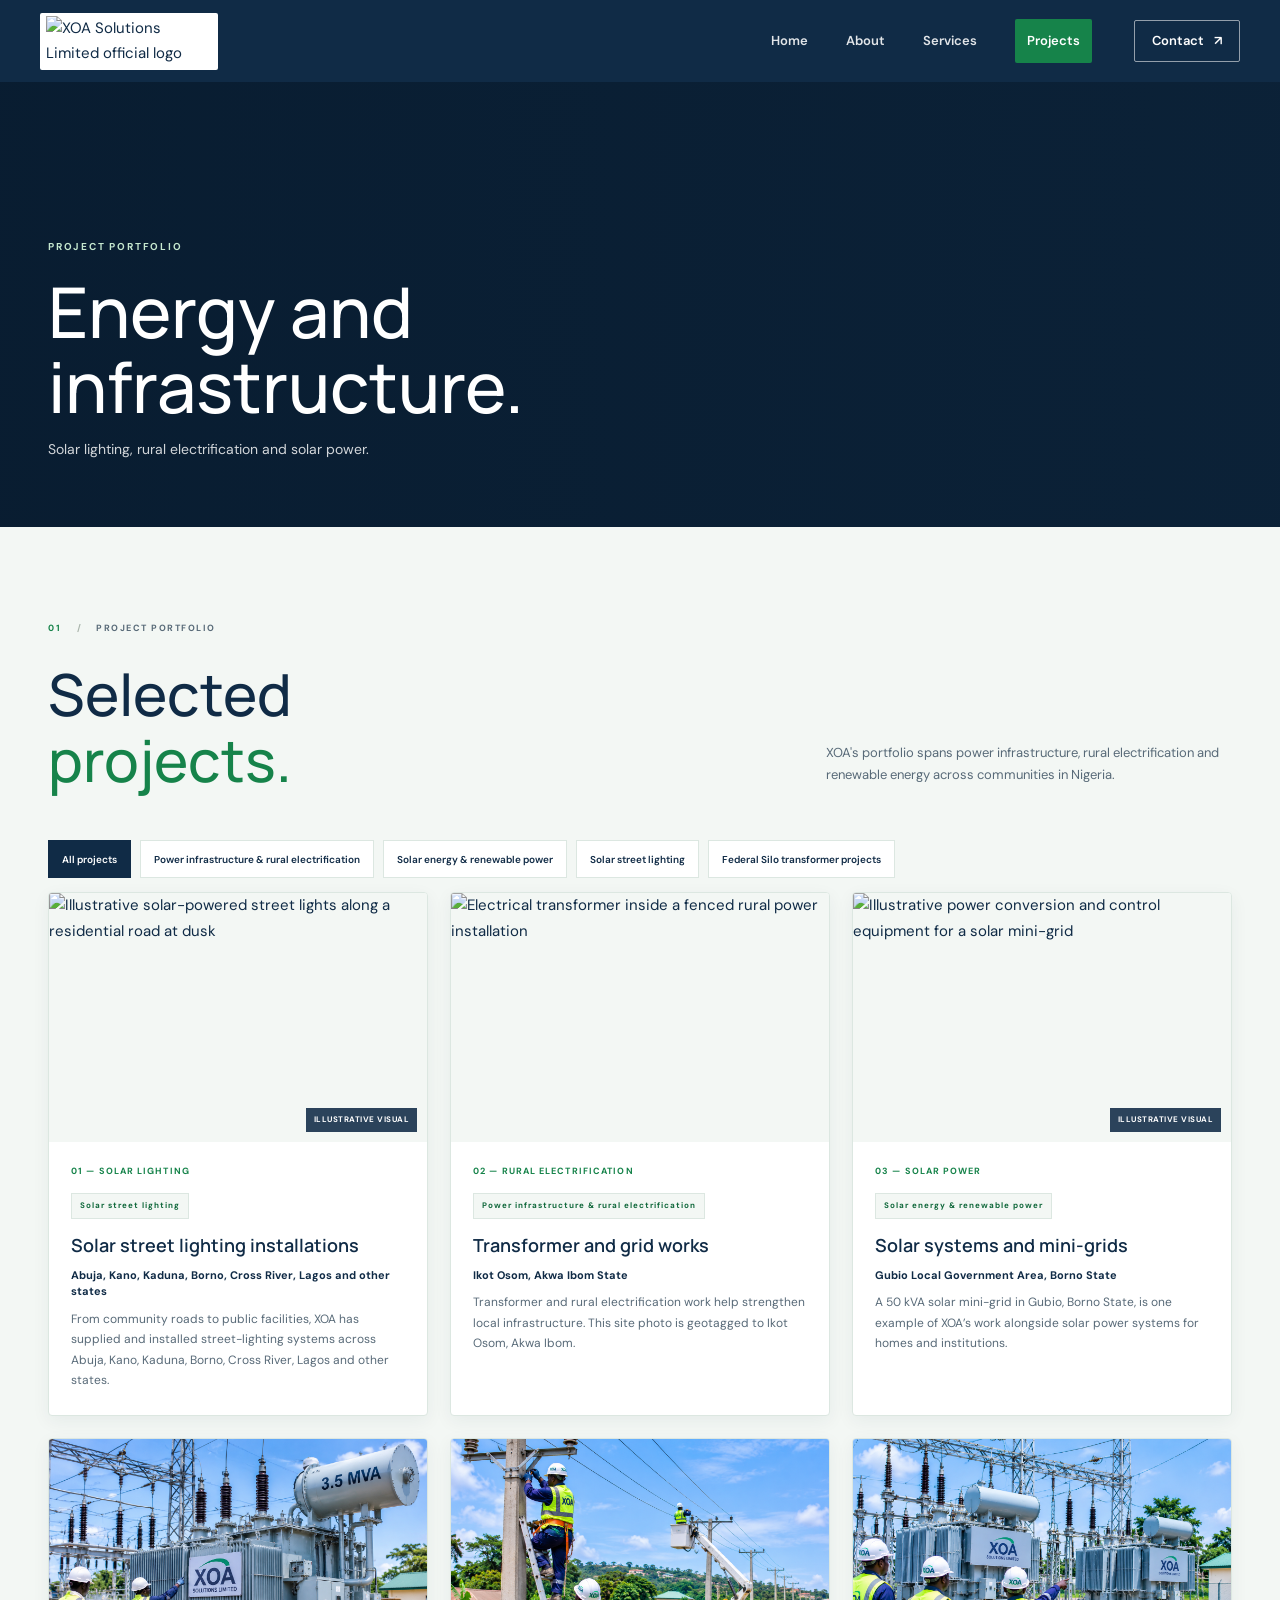
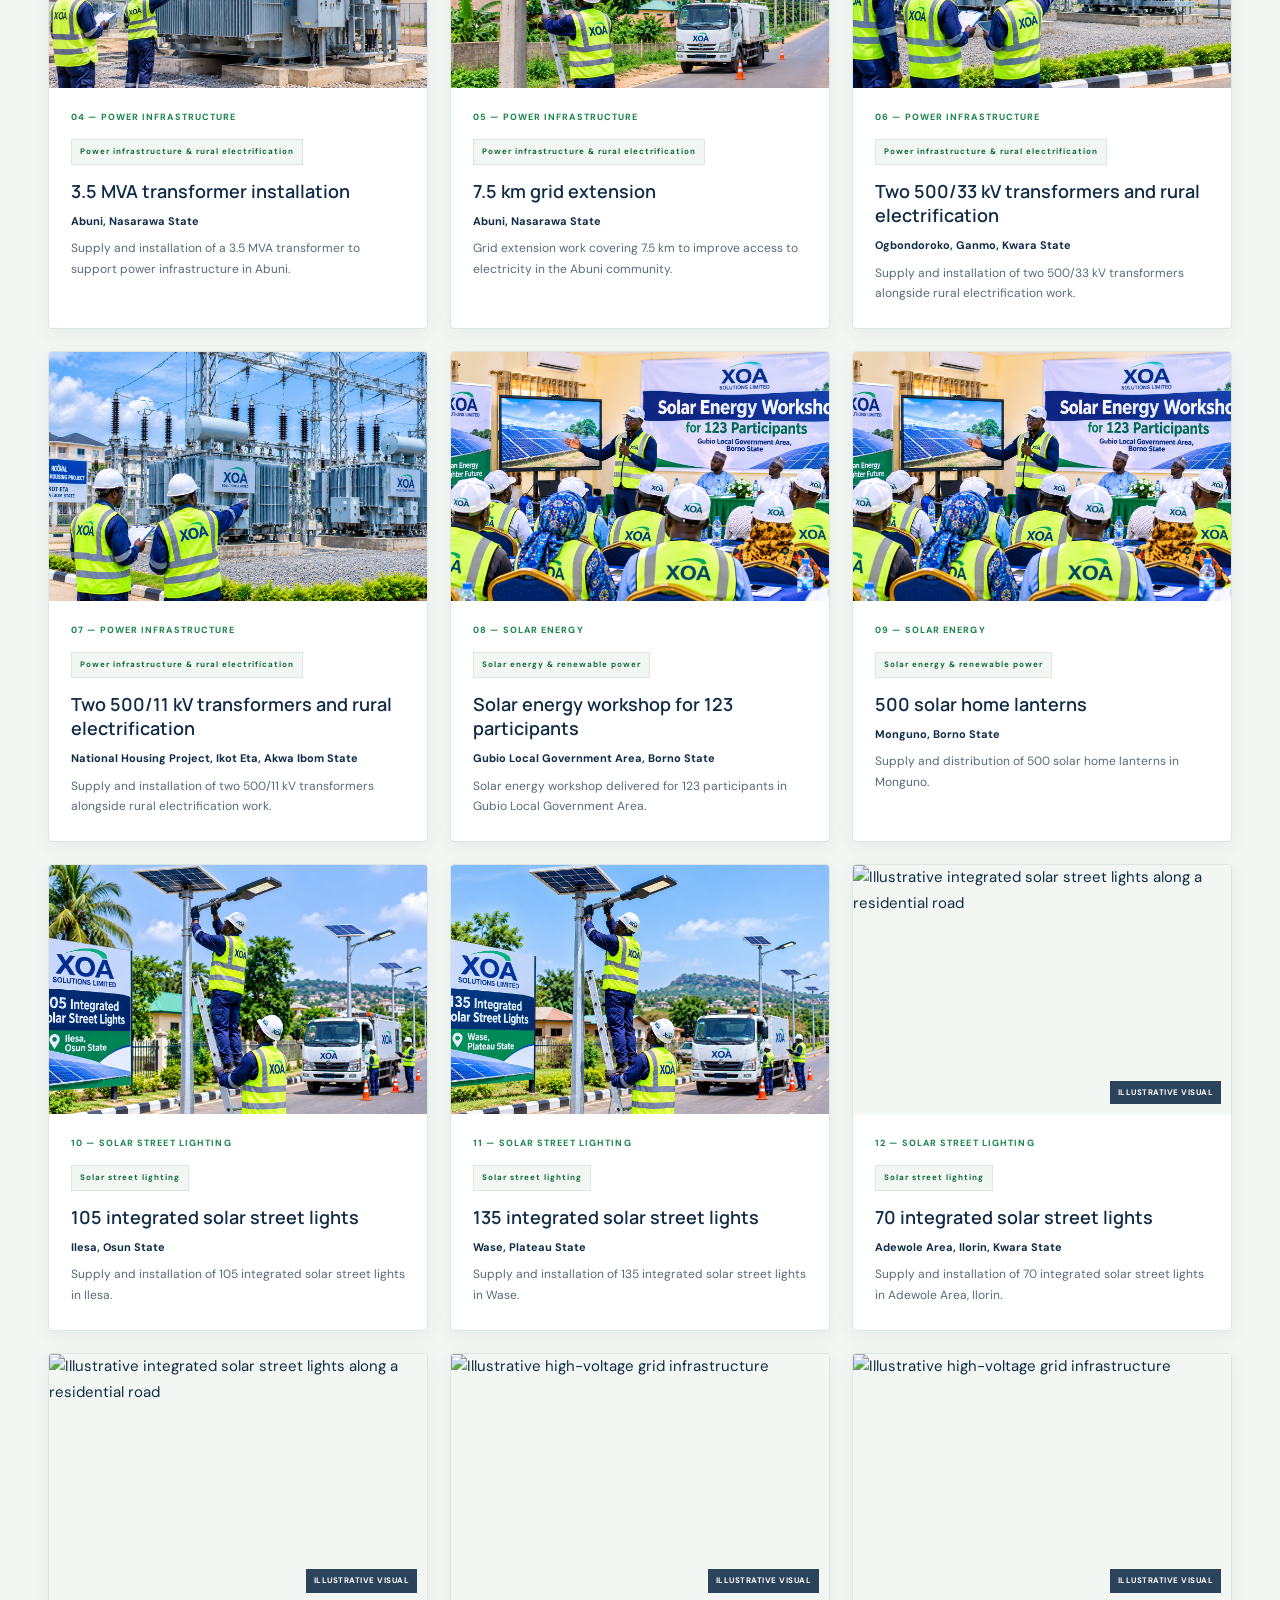
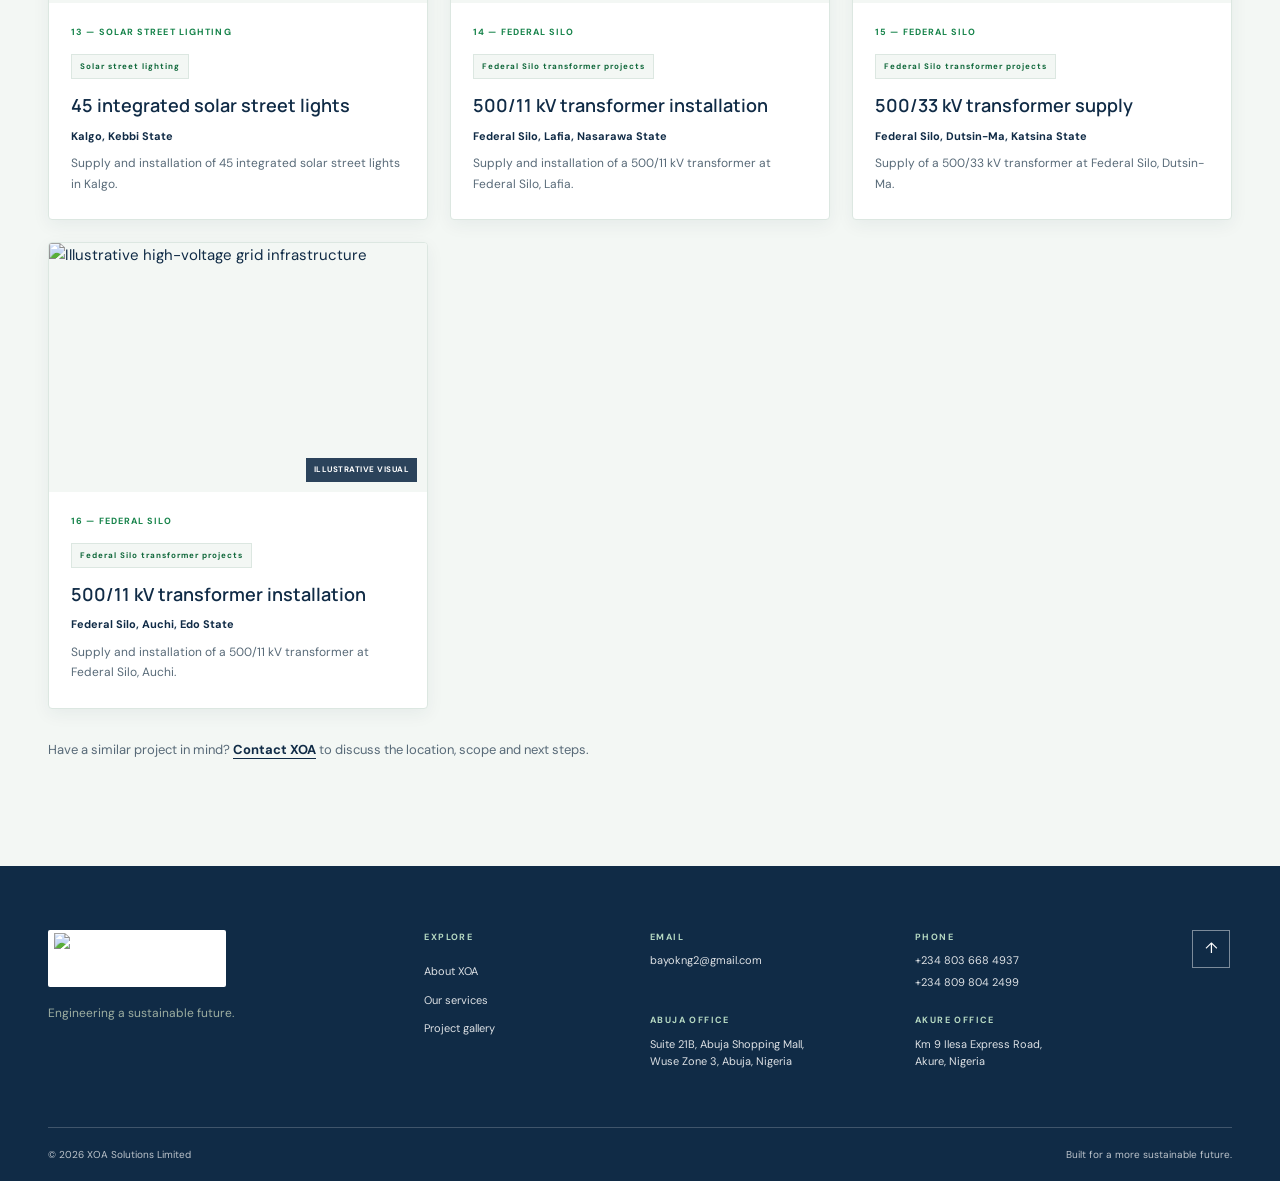
==== commit 56ab4b4d: "Add dedicated images to XOA project portfolio" ====
--- a/projects.html
+++ b/projects.html
@@ -35,7 +35,6 @@
         <button class="project-filter" type="button" data-filter="solar-street-lighting" aria-pressed="false">Solar street lighting</button>
         <button class="project-filter" type="button" data-filter="federal-silo" aria-pressed="false">Federal Silo transformer projects</button>
       </div>
-      <p class="project-imagery-note">Illustrative visuals are labelled as such and are not verified photographs of the listed projects. No project-specific photographs were supplied for the new entries.</p>
       <div class="project-cards" id="project-gallery">
         <article class="project-card" data-category="solar-street-lighting">
           <div class="project-card__media"><img src="assets/images/solar-street-lighting.jpg" alt="Illustrative solar-powered street lights along a residential road at dusk" loading="lazy" width="1365" height="768"><span class="project-card__image-label">Illustrative visual</span></div>
@@ -68,7 +67,7 @@
           </div>
         </article>
         <article class="project-card" data-category="power-infrastructure">
-          <div class="project-card__media"><img src="assets/images/energy-infrastructure.webp" alt="Illustrative high-voltage grid infrastructure at sunset" loading="lazy" width="1600" height="900"><span class="project-card__image-label">Illustrative visual</span></div>
+          <div class="project-card__media"><img src="assets/images/abuni-3-5mva-transformer.jpg" alt="3.5 MVA electrical transformer with technicians at a substation" loading="lazy" width="1672" height="941"></div>
           <div class="project-card__content">
             <span class="project-card__index">04 — POWER INFRASTRUCTURE</span>
             <span class="project-card__category">Power infrastructure &amp; rural electrification</span>
@@ -78,7 +77,7 @@
           </div>
         </article>
         <article class="project-card" data-category="power-infrastructure">
-          <div class="project-card__media"><img src="assets/images/energy-infrastructure.webp" alt="Illustrative high-voltage transmission infrastructure" loading="lazy" width="1600" height="900"><span class="project-card__image-label">Illustrative visual</span></div>
+          <div class="project-card__media"><img src="assets/images/abuni-7-5km-grid-extension.jpg" alt="Technicians working on overhead distribution lines along a rural road" loading="lazy" width="1672" height="941"></div>
           <div class="project-card__content">
             <span class="project-card__index">05 — POWER INFRASTRUCTURE</span>
             <span class="project-card__category">Power infrastructure &amp; rural electrification</span>
@@ -88,7 +87,7 @@
           </div>
         </article>
         <article class="project-card" data-category="power-infrastructure">
-          <div class="project-card__media"><img src="assets/images/energy-infrastructure.webp" alt="Illustrative high-voltage grid infrastructure" loading="lazy" width="1600" height="900"><span class="project-card__image-label">Illustrative visual</span></div>
+          <div class="project-card__media"><img src="assets/images/ogbondoroko-two-transformers-rural-electrification.jpg" alt="Two large transformers with technicians at an electrical substation" loading="lazy" width="1672" height="941"></div>
           <div class="project-card__content">
             <span class="project-card__index">06 — POWER INFRASTRUCTURE</span>
             <span class="project-card__category">Power infrastructure &amp; rural electrification</span>
@@ -98,7 +97,7 @@
           </div>
         </article>
         <article class="project-card" data-category="power-infrastructure">
-          <div class="project-card__media"><img src="assets/images/energy-infrastructure.webp" alt="Illustrative high-voltage grid infrastructure" loading="lazy" width="1600" height="900"><span class="project-card__image-label">Illustrative visual</span></div>
+          <div class="project-card__media"><img src="assets/images/ikot-eta-two-transformers-rural-electrification.jpg" alt="Two transformers and technicians at a housing project site" loading="lazy" width="1672" height="941"></div>
           <div class="project-card__content">
             <span class="project-card__index">07 — POWER INFRASTRUCTURE</span>
             <span class="project-card__category">Power infrastructure &amp; rural electrification</span>
@@ -108,7 +107,7 @@
           </div>
         </article>
         <article class="project-card" data-category="solar-energy">
-          <div class="project-card__media"><img src="assets/images/solar-workshop-illustration.svg" alt="Illustration of participants attending a solar energy workshop" loading="lazy" width="1200" height="790"><span class="project-card__image-label">Illustrative visual</span></div>
+          <div class="project-card__media"><img src="assets/images/gubio-solar-energy-workshop-123-participants.jpg" alt="Participants at a solar energy workshop with a 123-participant banner" loading="lazy" width="1672" height="941"></div>
           <div class="project-card__content">
             <span class="project-card__index">08 — SOLAR ENERGY</span>
             <span class="project-card__category">Solar energy &amp; renewable power</span>
@@ -118,7 +117,7 @@
           </div>
         </article>
         <article class="project-card" data-category="solar-energy">
-          <div class="project-card__media"><img src="assets/images/solar-home-lantern.svg" alt="Illustration of a portable solar home lantern and compact solar panel" loading="lazy" width="1200" height="790"><span class="project-card__image-label">Illustrative visual</span></div>
+          <div class="project-card__media"><img src="assets/images/monguno-500-solar-home-lanterns.jpg" alt="Participants seated at a solar energy workshop beneath a workshop banner" loading="lazy" width="1672" height="941"></div>
           <div class="project-card__content">
             <span class="project-card__index">09 — SOLAR ENERGY</span>
             <span class="project-card__category">Solar energy &amp; renewable power</span>
@@ -128,7 +127,7 @@
           </div>
         </article>
         <article class="project-card" data-category="solar-street-lighting">
-          <div class="project-card__media"><img src="assets/images/solar-street-lighting.jpg" alt="Illustrative integrated solar street lights along a residential road" loading="lazy" width="1365" height="768"><span class="project-card__image-label">Illustrative visual</span></div>
+          <div class="project-card__media"><img src="assets/images/ilesa-105-integrated-solar-street-lights.jpg" alt="Technicians installing an integrated solar street light beside a road" loading="lazy" width="1672" height="941"></div>
           <div class="project-card__content">
             <span class="project-card__index">10 — SOLAR STREET LIGHTING</span>
             <span class="project-card__category">Solar street lighting</span>
@@ -138,7 +137,7 @@
           </div>
         </article>
         <article class="project-card" data-category="solar-street-lighting">
-          <div class="project-card__media"><img src="assets/images/solar-street-lighting.jpg" alt="Illustrative integrated solar street lights along a residential road" loading="lazy" width="1365" height="768"><span class="project-card__image-label">Illustrative visual</span></div>
+          <div class="project-card__media"><img src="assets/images/wase-135-integrated-solar-street-lights.jpg" alt="Technicians installing a solar street light beside a sign for Wase, Plateau State" loading="lazy" width="1671" height="941"></div>
           <div class="project-card__content">
             <span class="project-card__index">11 — SOLAR STREET LIGHTING</span>
             <span class="project-card__category">Solar street lighting</span>
--- a/assets/css/style.css
+++ b/assets/css/style.css
@@ -234,9 +234,8 @@
 .project-filter { min-height: 38px; padding: 8px 13px; border: 1px solid var(--line); color: var(--navy); background: var(--white); font-size: 10px; font-weight: 600; cursor: pointer; transition: color .2s ease, border-color .2s ease, background .2s ease; }
 .project-filter:hover { border-color: var(--green); color: var(--green-deep); }
 .project-filter.is-active { border-color: var(--navy); color: var(--white); background: var(--navy); }
-.project-imagery-note { margin: 0 0 27px; color: var(--muted); font-size: 11px; }
 .portfolio-section .project-cards { grid-template-columns: repeat(3, minmax(0, 1fr)); gap: 22px; }
-.portfolio-section .project-card { border-color: var(--line); background: var(--white); }
+.portfolio-section .project-card { border-color: var(--line); border-radius: 4px; background: var(--white); }
 .project-card__media { position: relative; }
 .project-card__image-label { position: absolute; right: 10px; bottom: 10px; padding: 5px 8px; color: var(--white); background: rgba(16, 43, 70, .88); font-size: 8px; font-weight: 700; letter-spacing: .5px; text-transform: uppercase; }
 .portfolio-section .project-card__category { border-color: #dce7e1; color: var(--green-deep); background: #f3f7f4; font-size: 8px; line-height: 1.4; }
@@ -385,7 +384,6 @@
   .portfolio-section .project-cards { grid-template-columns: 1fr; gap: 24px; }
   .project-filters { gap: 7px; }
   .project-filter { min-height: 40px; padding-inline: 10px; font-size: 9px; }
-  .project-imagery-note { font-size: 10px; }
   .project-card__content { padding: 20px; }
   .project-card__content h3 { font-size: 18px; }
   .contact-section { grid-template-columns: 1fr; gap: 38px; padding-block: 67px 75px; }
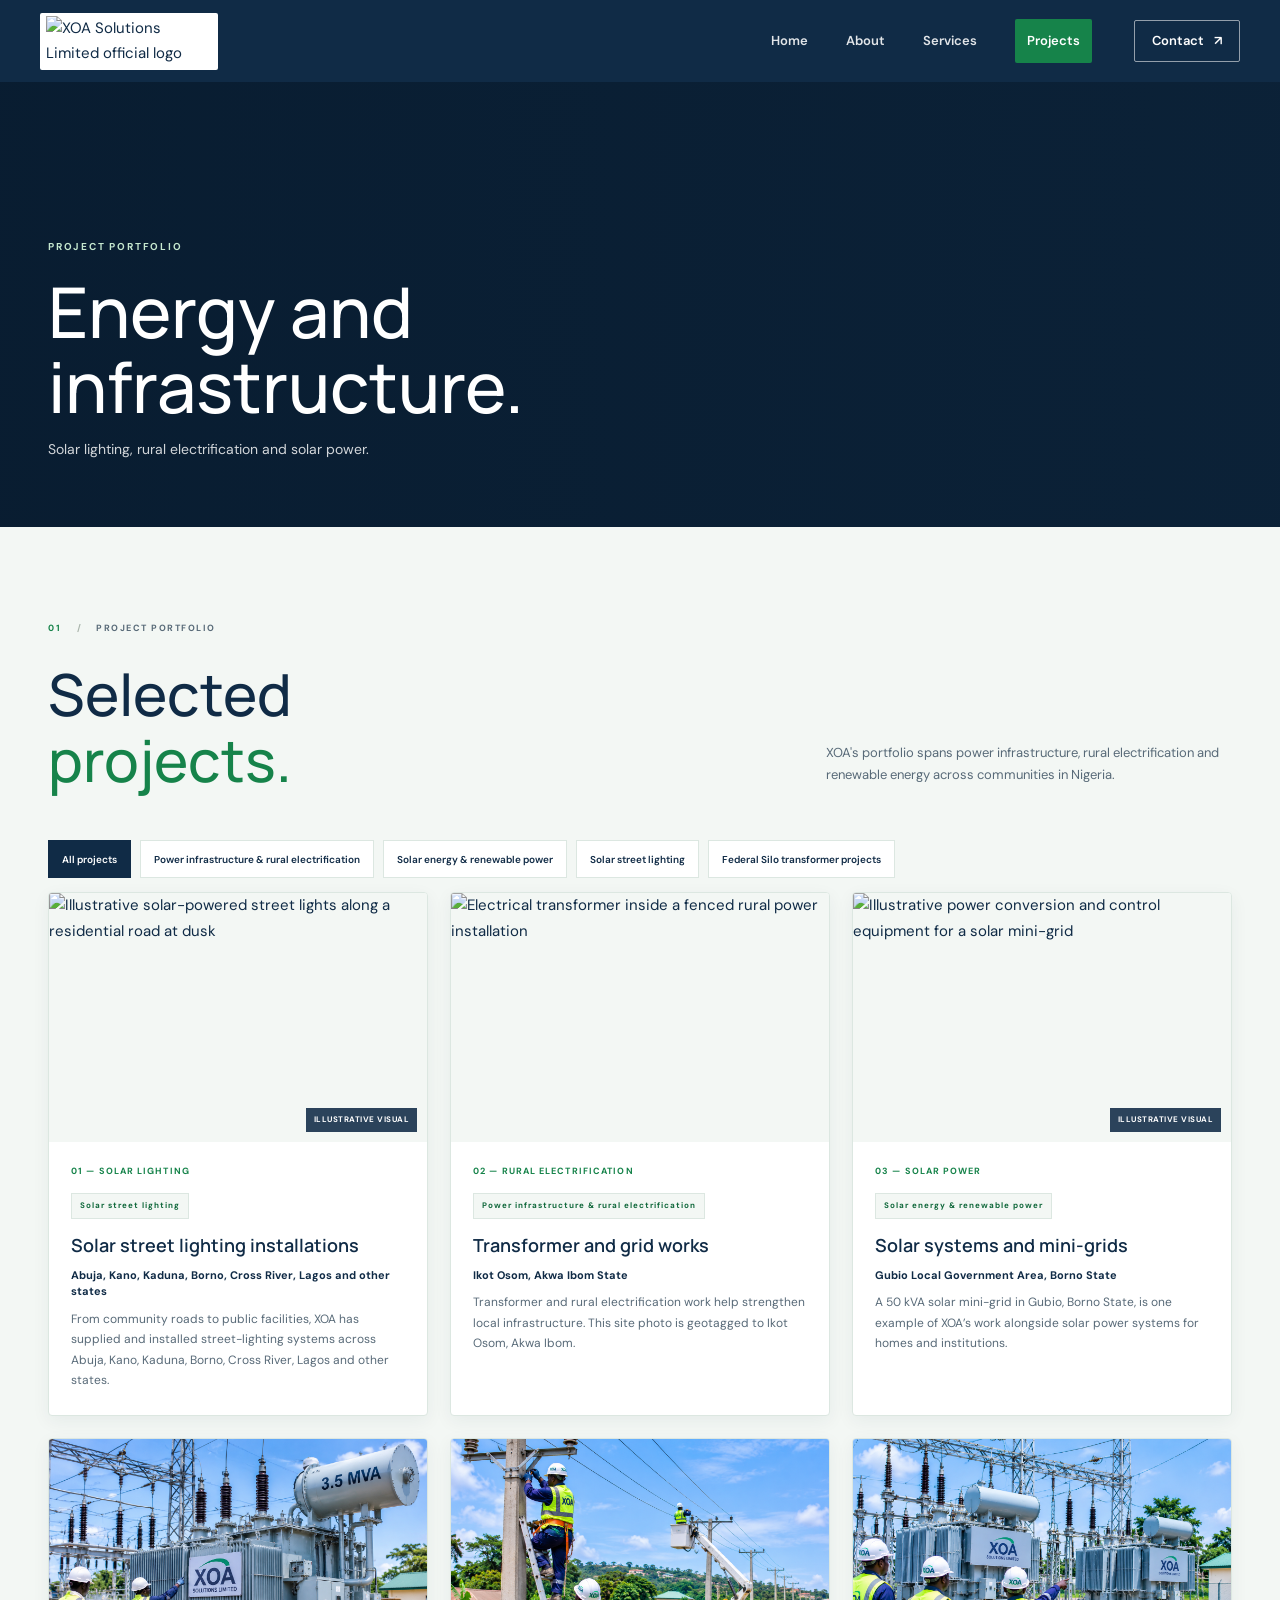
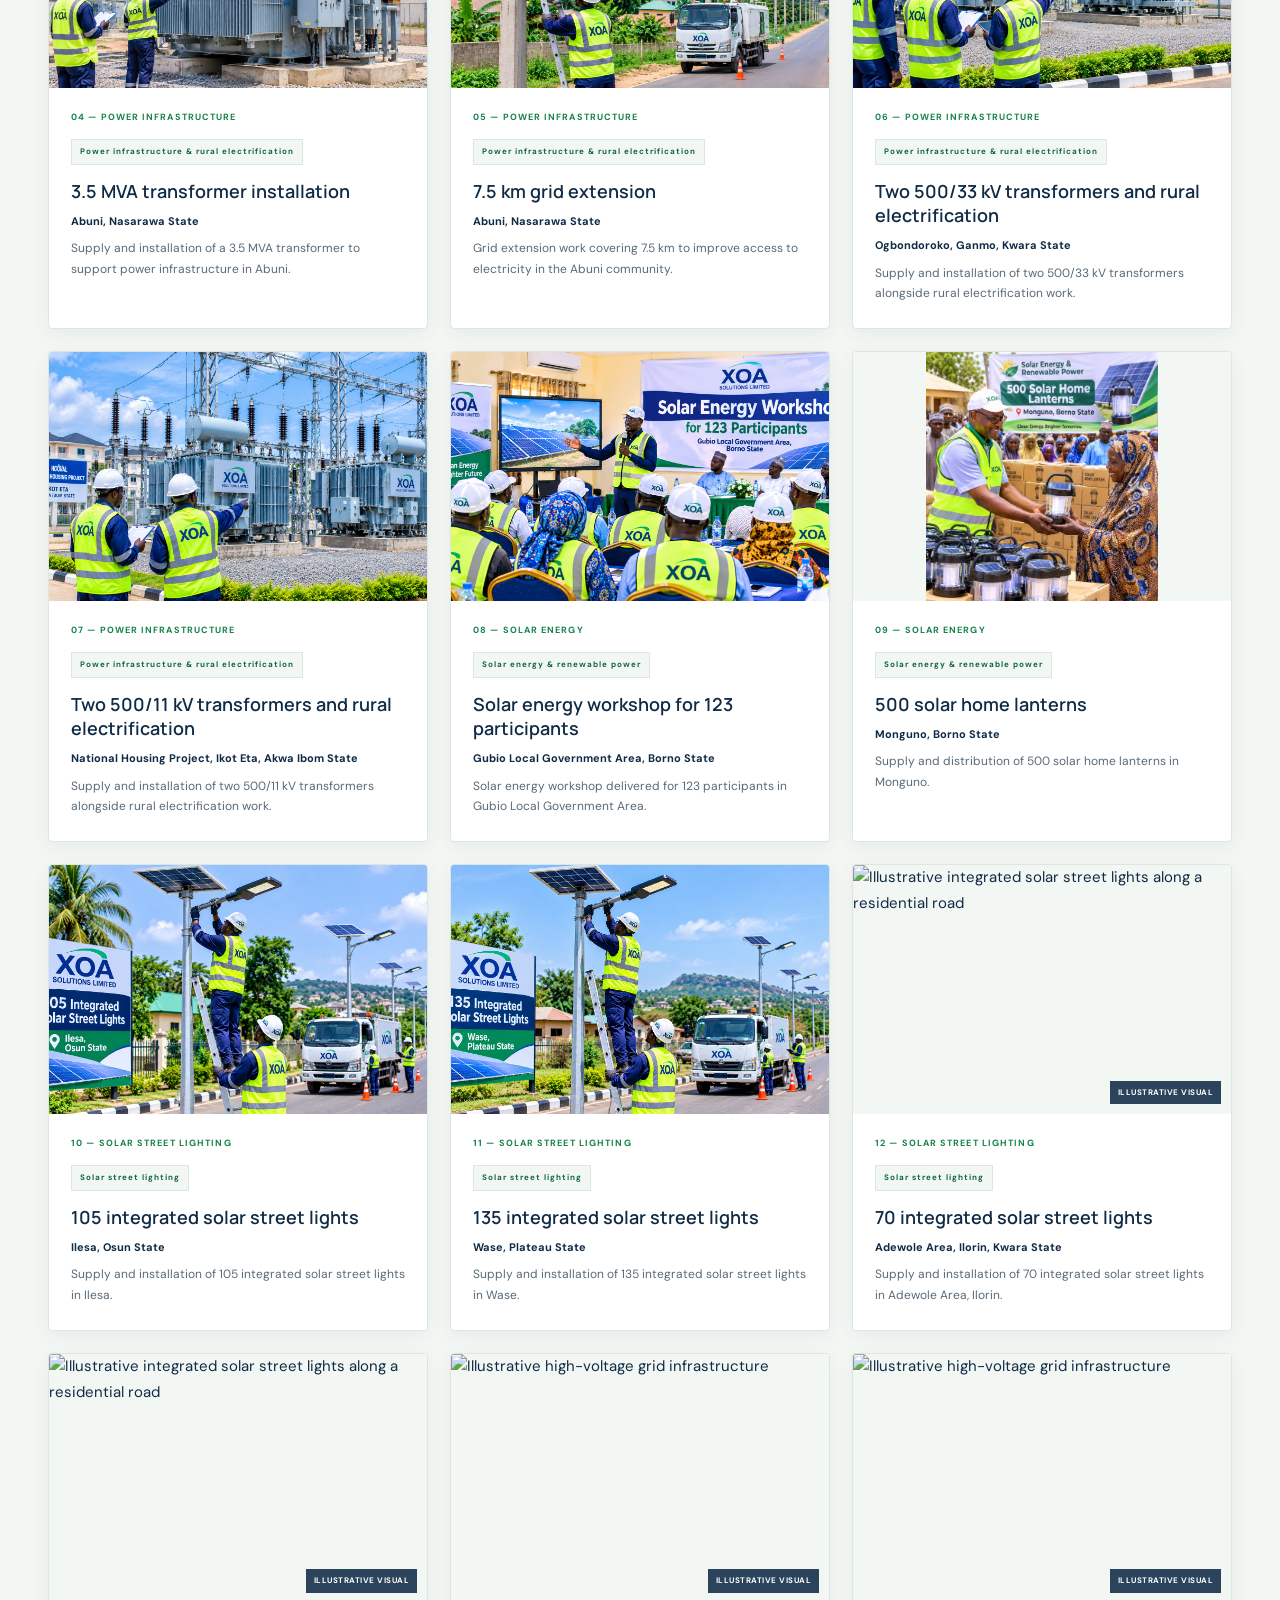
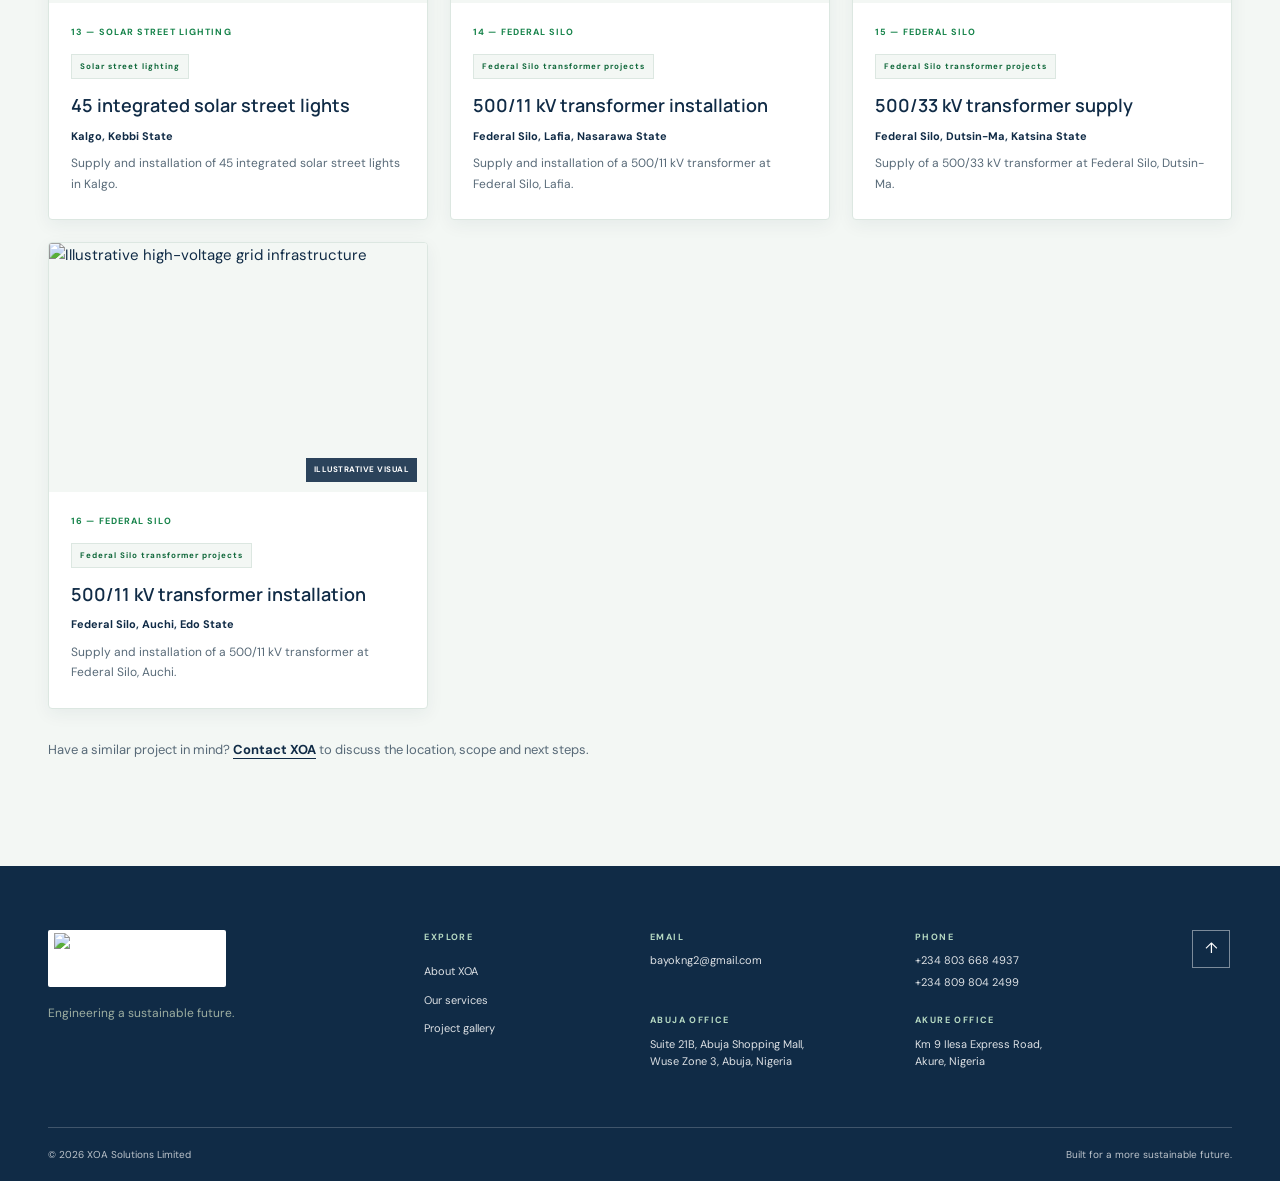
==== commit fcff8ec9: "Update Project 09 solar lantern image Co-authored-by: Copilot <223556219+Copilot@users.noreply.githu" ====
--- a/projects.html
+++ b/projects.html
@@ -117,7 +117,7 @@
           </div>
         </article>
         <article class="project-card" data-category="solar-energy">
-          <div class="project-card__media"><img src="assets/images/monguno-500-solar-home-lanterns.jpg" alt="Participants seated at a solar energy workshop beneath a workshop banner" loading="lazy" width="1672" height="941"></div>
+          <div class="project-card__media project-card__media--contain"><img src="assets/images/solar-home-lanterns-monguno.png" alt="Solar home lantern distribution in Monguno, Borno State" loading="lazy" width="1213" height="1297"></div>
           <div class="project-card__content">
             <span class="project-card__index">09 — SOLAR ENERGY</span>
             <span class="project-card__category">Solar energy &amp; renewable power</span>
--- a/assets/css/style.css
+++ b/assets/css/style.css
@@ -122,7 +122,9 @@
 a.project-card:hover { transform: translateY(-3px); border-color: var(--green); box-shadow: 0 10px 24px rgba(16, 43, 70, .12); }
 .project-card__media { aspect-ratio: 1.52; overflow: hidden; background: var(--paper); }
 .project-card__media img { width: 100%; height: 100%; object-fit: cover; transition: transform .5s ease; }
+.project-card__media--contain img { object-fit: contain; }
 .project-card:hover .project-card__media img { transform: scale(1.025); }
+.project-card:hover .project-card__media--contain img { transform: none; }
 .project-card__content { flex: 1; padding: 22px 22px 25px; }
 .project-card__index { display: block; margin-bottom: 12px; color: var(--forest-soft); font-size: 9px; font-weight: 700; letter-spacing: 1.1px; }
 .project-card__category { display: inline-block; margin-bottom: 14px; padding: 6px 8px; border: 1px solid var(--line); color: var(--muted); font-size: 8px; font-weight: 700; letter-spacing: 1px; }
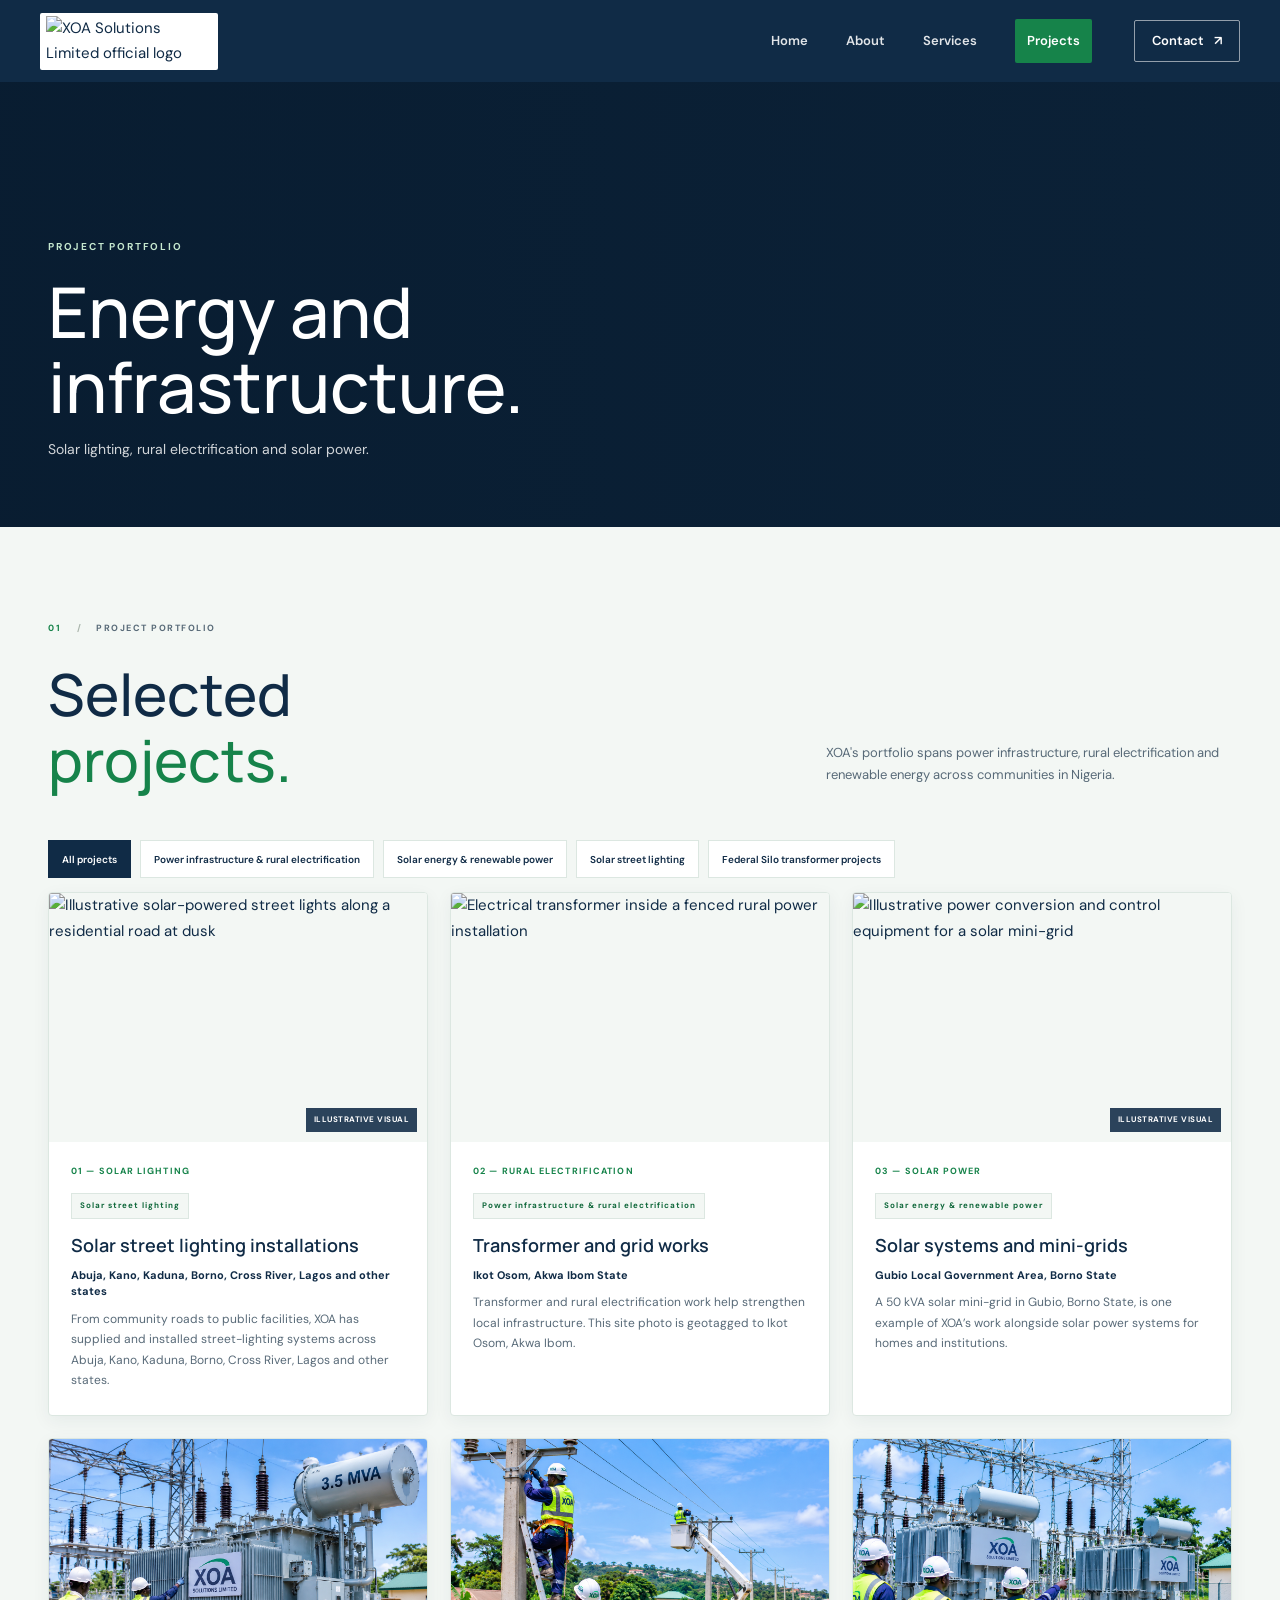
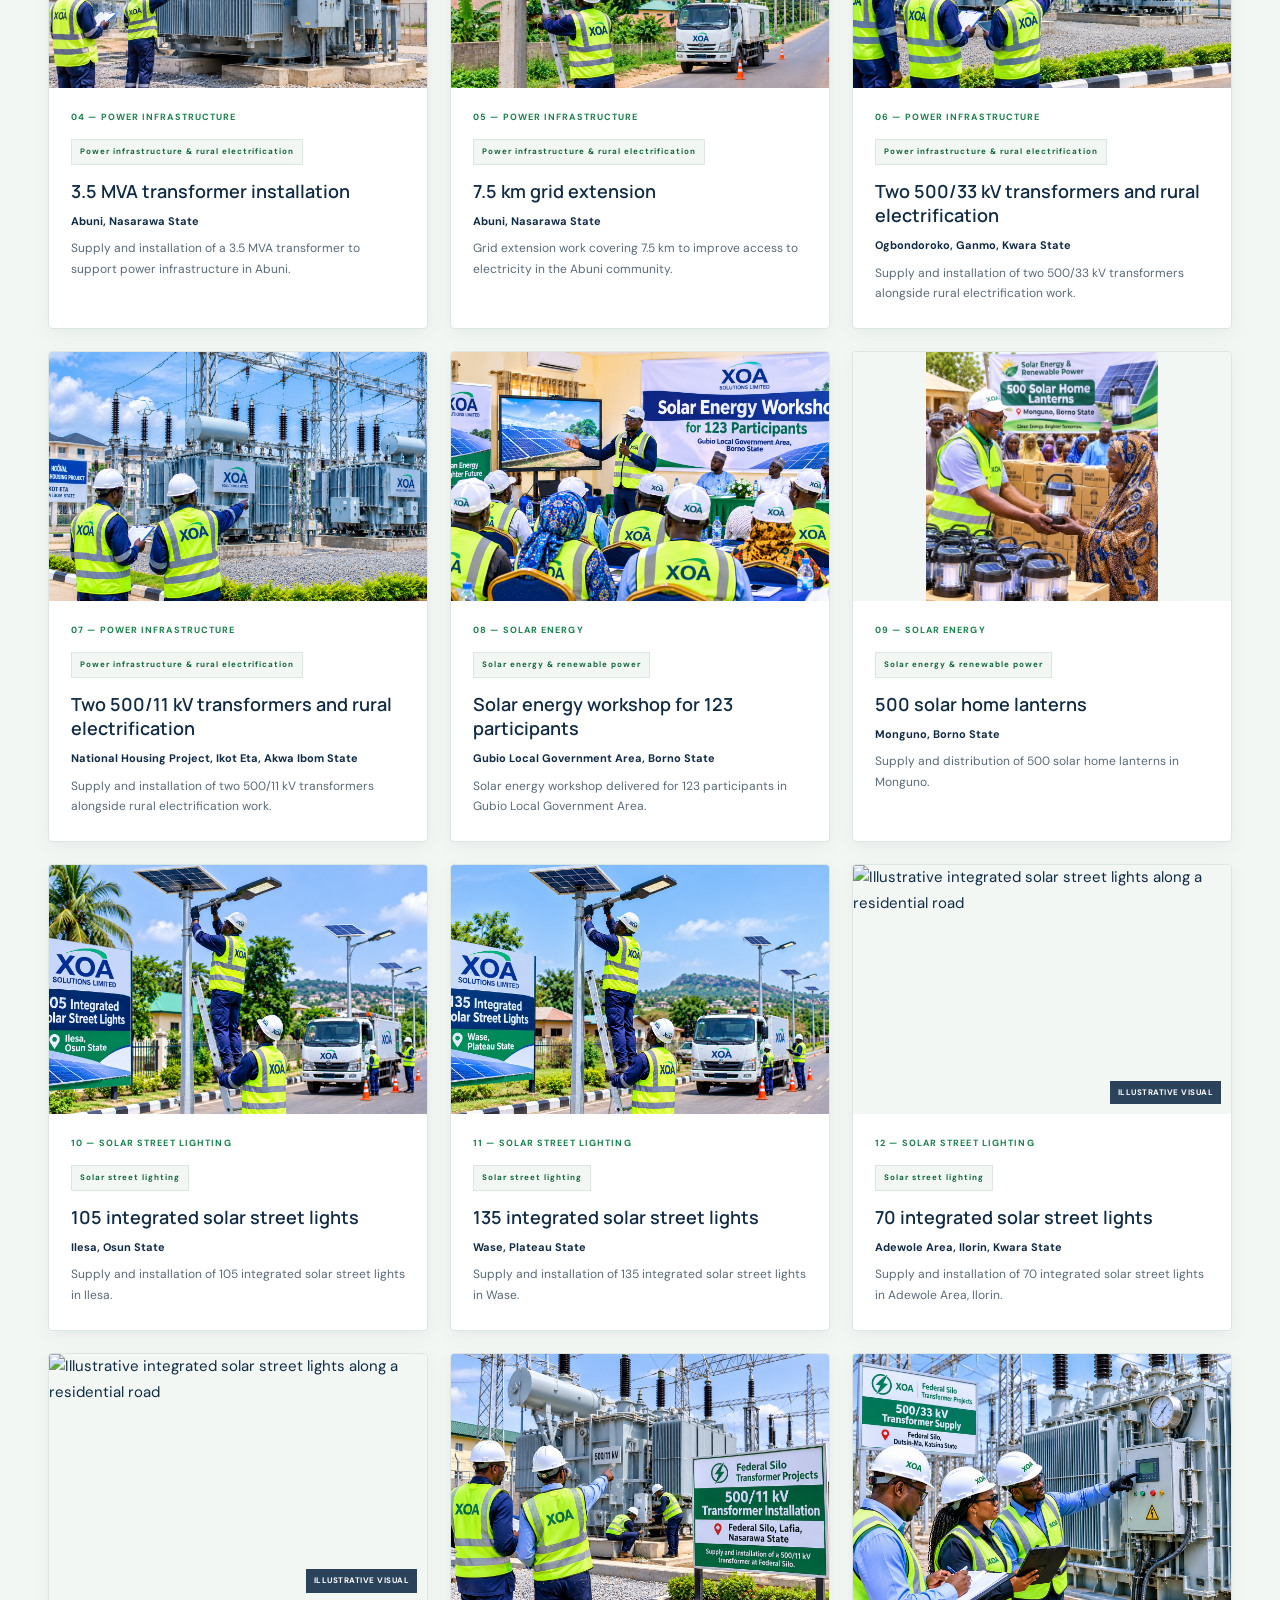
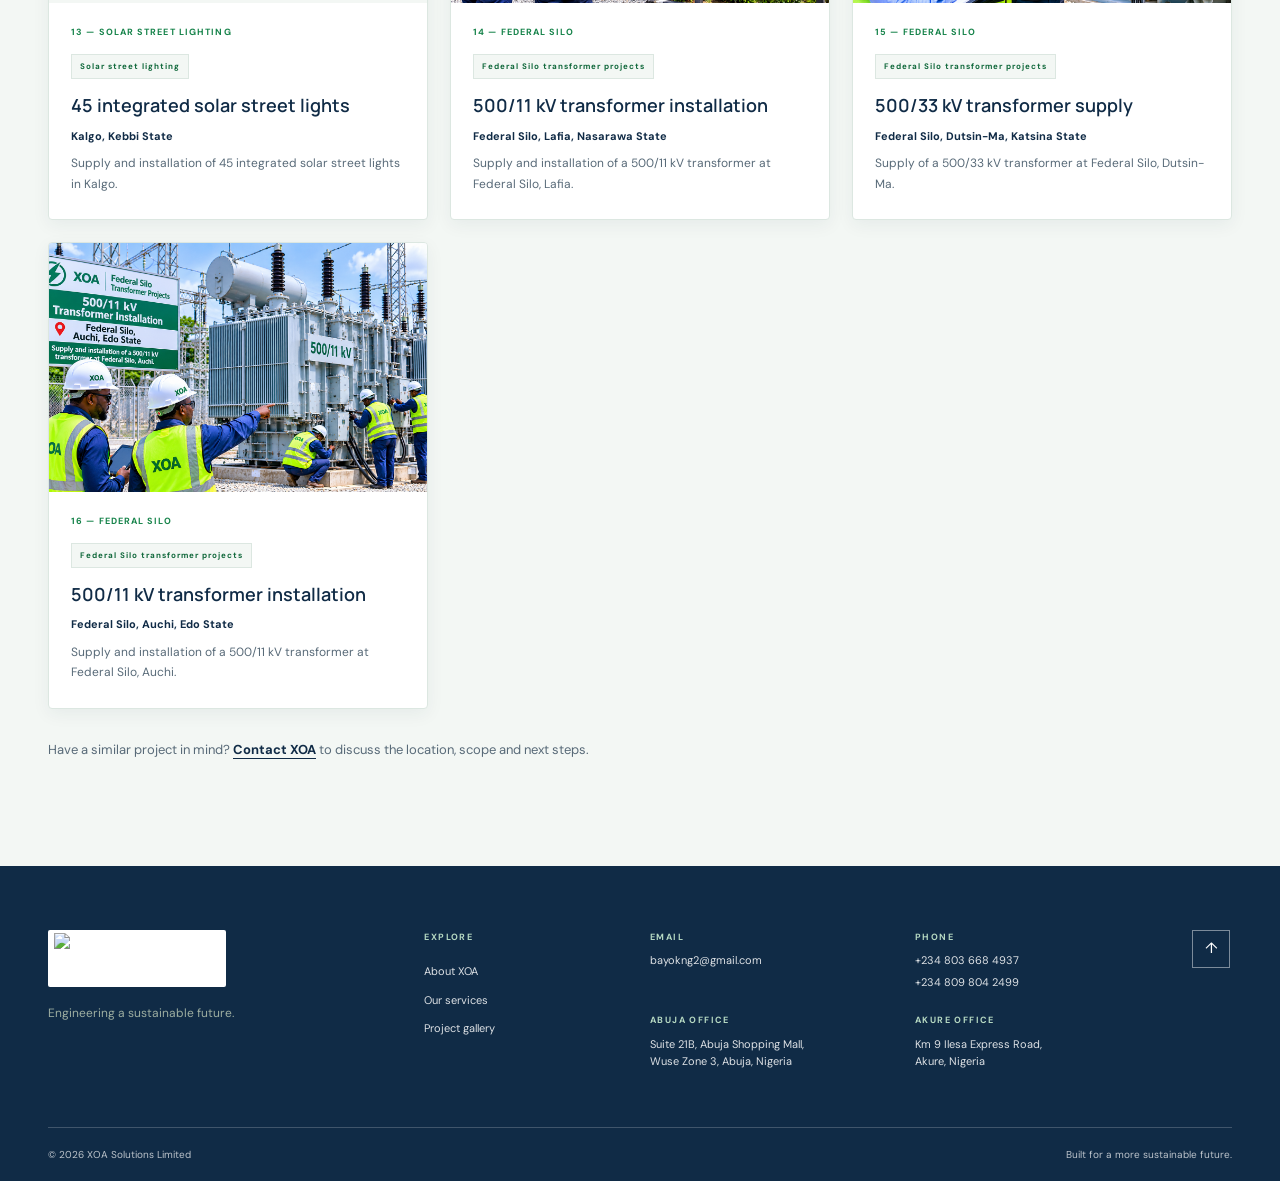
==== commit a41b7cad: "Add Federal Silo transformer project images Co-authored-by: Copilot <223556219+Copilot@users.noreply" ====
--- a/projects.html
+++ b/projects.html
@@ -167,7 +167,7 @@
           </div>
         </article>
         <article class="project-card" data-category="federal-silo">
-          <div class="project-card__media"><img src="assets/images/energy-infrastructure.webp" alt="Illustrative high-voltage grid infrastructure" loading="lazy" width="1600" height="900"><span class="project-card__image-label">Illustrative visual</span></div>
+          <div class="project-card__media"><img src="assets/images/federal-silo-transformer-lafia.png" alt="500/11 kV transformer installation at Federal Silo, Lafia" loading="lazy" width="1448" height="1086"></div>
           <div class="project-card__content">
             <span class="project-card__index">14 — FEDERAL SILO</span>
             <span class="project-card__category">Federal Silo transformer projects</span>
@@ -177,7 +177,7 @@
           </div>
         </article>
         <article class="project-card" data-category="federal-silo">
-          <div class="project-card__media"><img src="assets/images/energy-infrastructure.webp" alt="Illustrative high-voltage grid infrastructure" loading="lazy" width="1600" height="900"><span class="project-card__image-label">Illustrative visual</span></div>
+          <div class="project-card__media"><img src="assets/images/federal-silo-transformer-inspection-dutsin-ma.png" alt="Engineers inspecting the transformer and control panel at Federal Silo, Dutsin-Ma" loading="lazy" width="1448" height="1086"></div>
           <div class="project-card__content">
             <span class="project-card__index">15 — FEDERAL SILO</span>
             <span class="project-card__category">Federal Silo transformer projects</span>
@@ -187,7 +187,7 @@
           </div>
         </article>
         <article class="project-card" data-category="federal-silo">
-          <div class="project-card__media"><img src="assets/images/energy-infrastructure.webp" alt="Illustrative high-voltage grid infrastructure" loading="lazy" width="1600" height="900"><span class="project-card__image-label">Illustrative visual</span></div>
+          <div class="project-card__media"><img src="assets/images/federal-silo-transformer-auchi.png" alt="500/11 kV transformer installation at Federal Silo, Auchi" loading="lazy" width="1672" height="941"></div>
           <div class="project-card__content">
             <span class="project-card__index">16 — FEDERAL SILO</span>
             <span class="project-card__category">Federal Silo transformer projects</span>
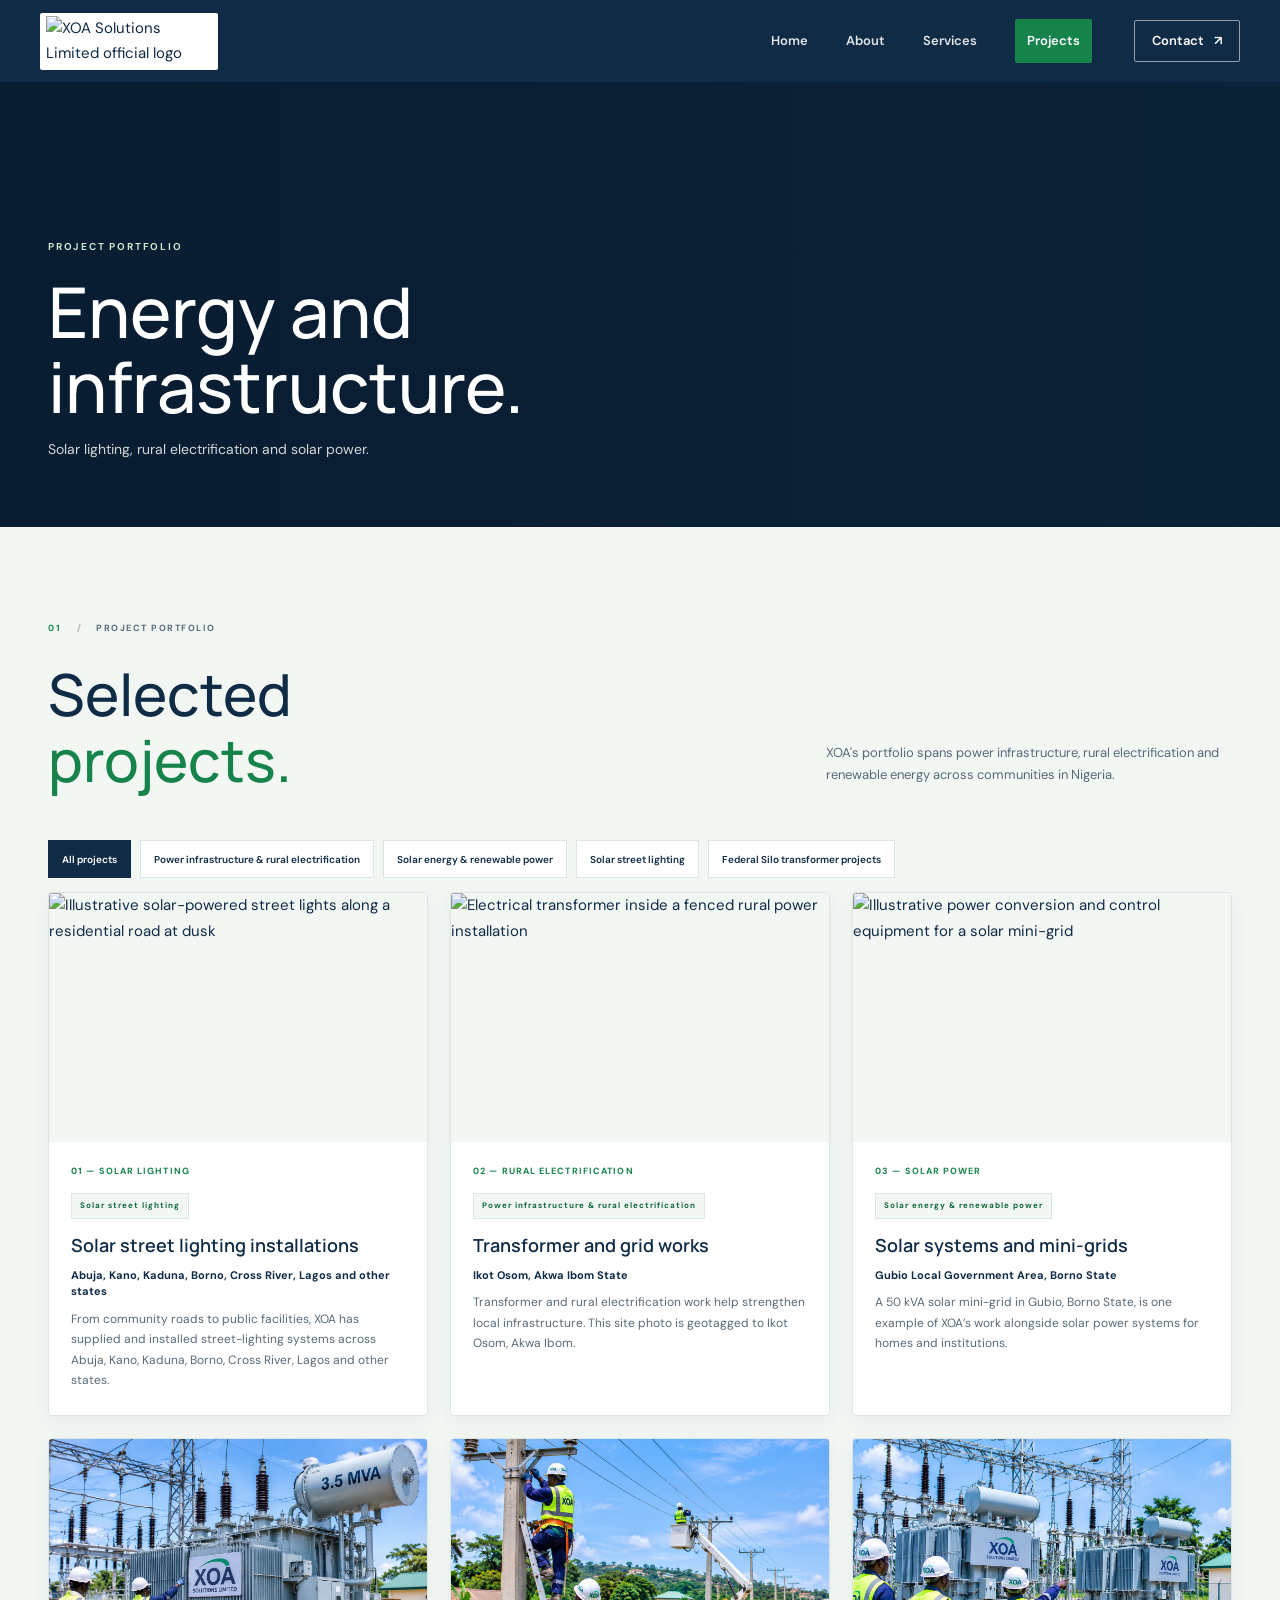
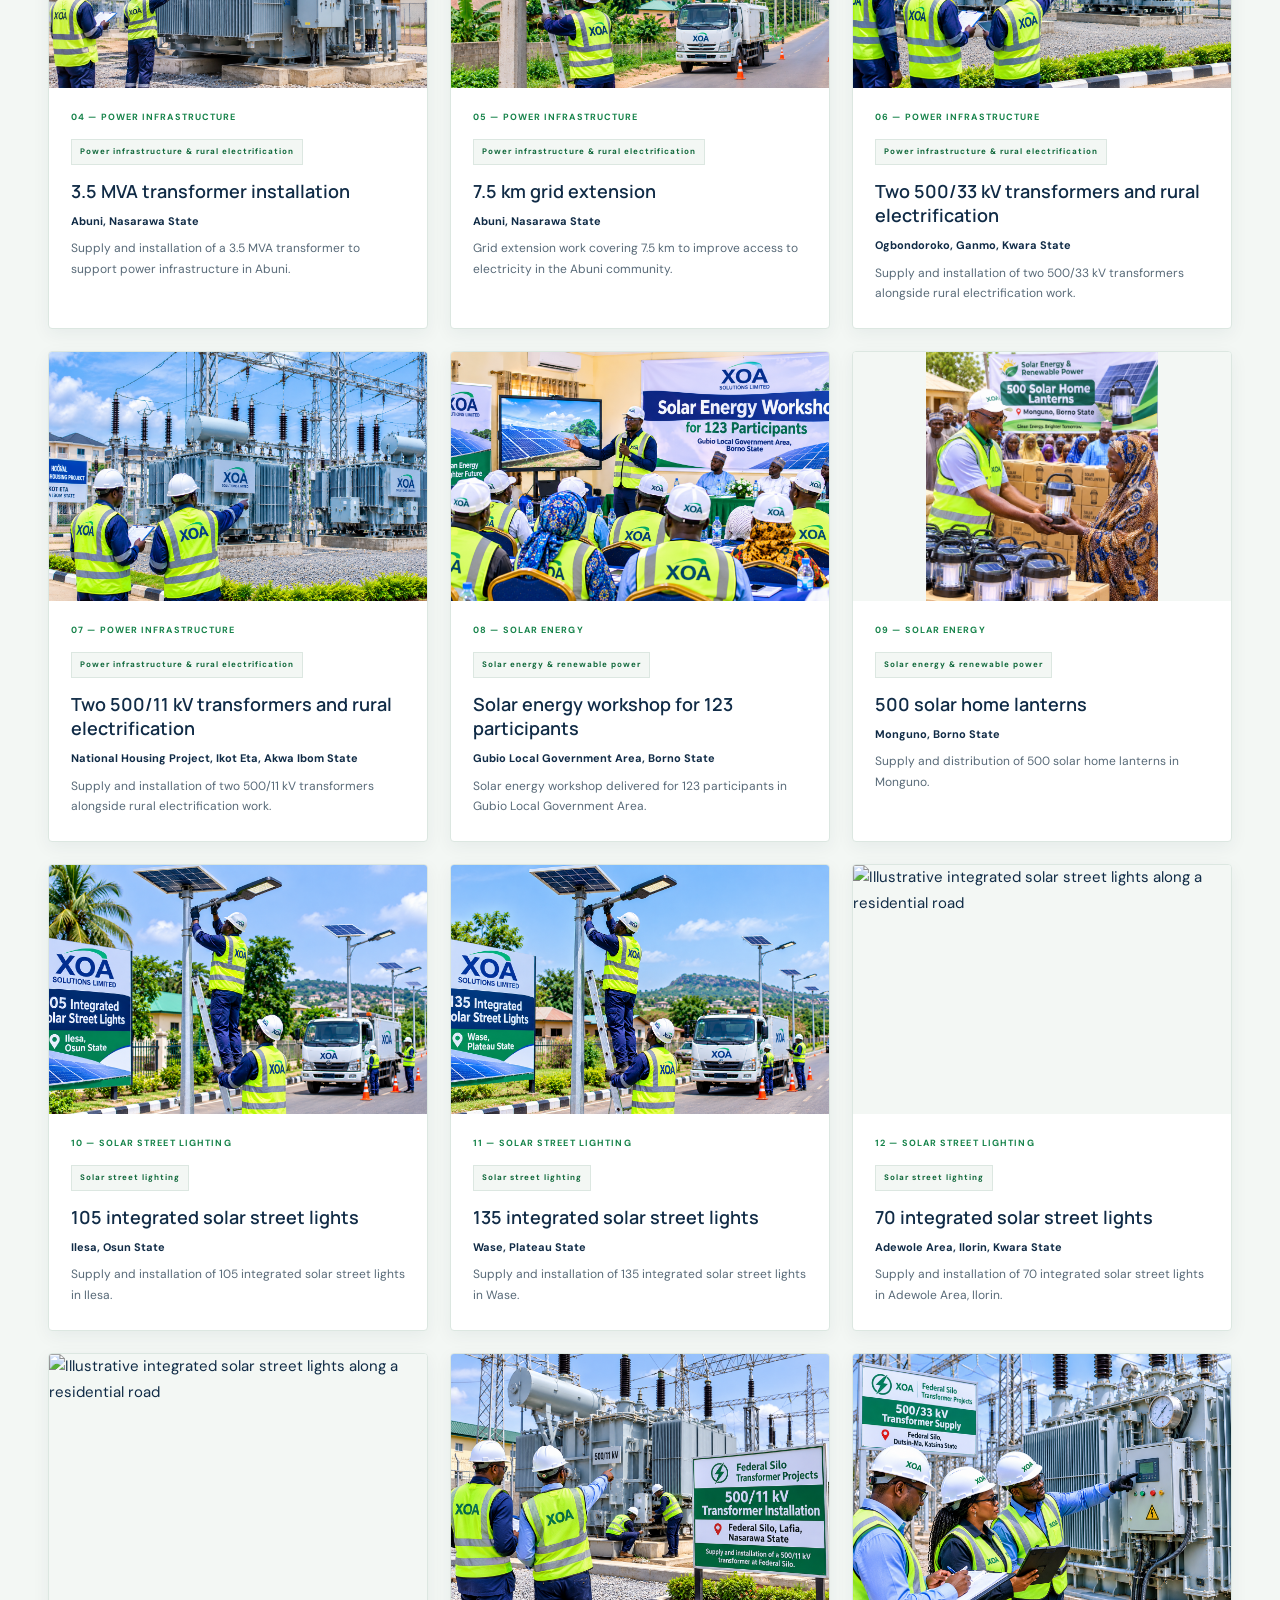
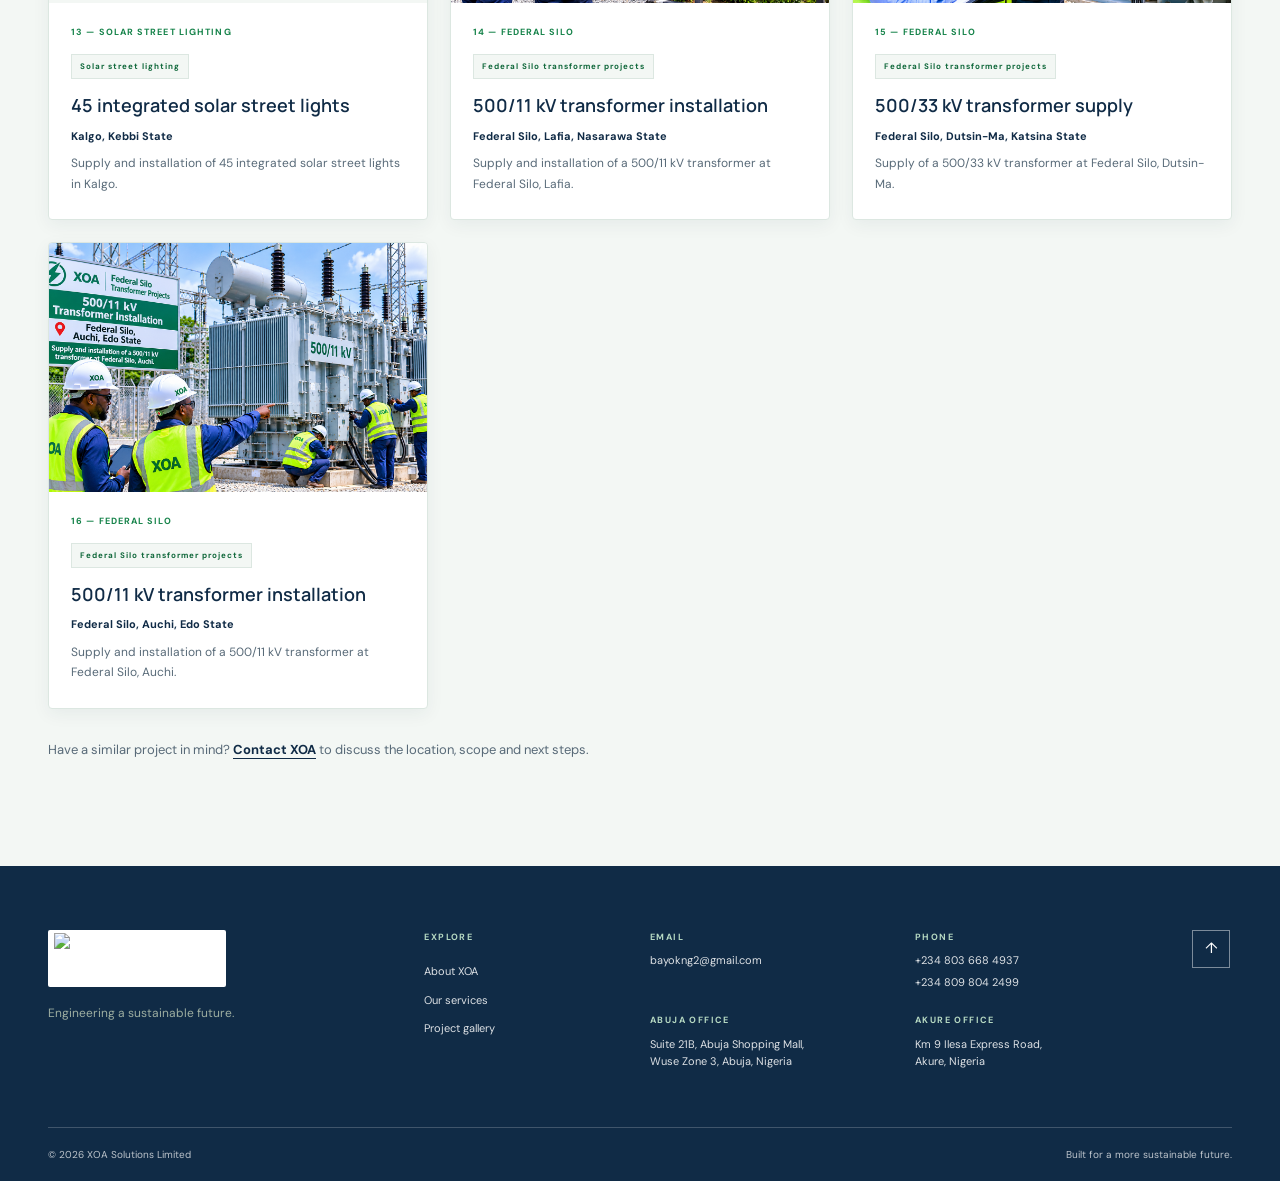
==== commit 0956f7c8: "Remove illustrative visual labels Co-authored-by: Copilot <223556219+Copilot@users.noreply.github.co" ====
--- a/projects.html
+++ b/projects.html
@@ -37,7 +37,7 @@
       </div>
       <div class="project-cards" id="project-gallery">
         <article class="project-card" data-category="solar-street-lighting">
-          <div class="project-card__media"><img src="assets/images/solar-street-lighting.jpg" alt="Illustrative solar-powered street lights along a residential road at dusk" loading="lazy" width="1365" height="768"><span class="project-card__image-label">Illustrative visual</span></div>
+          <div class="project-card__media"><img src="assets/images/solar-street-lighting.jpg" alt="Illustrative solar-powered street lights along a residential road at dusk" loading="lazy" width="1365" height="768"></div>
           <div class="project-card__content">
             <span class="project-card__index">01 — SOLAR LIGHTING</span>
             <span class="project-card__category">Solar street lighting</span>
@@ -57,7 +57,7 @@
           </div>
         </article>
         <article class="project-card" data-category="solar-energy">
-          <div class="project-card__media"><img src="assets/images/solar-mini-grid.png" alt="Illustrative power conversion and control equipment for a solar mini-grid" loading="lazy" width="1672" height="941"><span class="project-card__image-label">Illustrative visual</span></div>
+          <div class="project-card__media"><img src="assets/images/solar-mini-grid.png" alt="Illustrative power conversion and control equipment for a solar mini-grid" loading="lazy" width="1672" height="941"></div>
           <div class="project-card__content">
             <span class="project-card__index">03 — SOLAR POWER</span>
             <span class="project-card__category">Solar energy &amp; renewable power</span>
@@ -147,7 +147,7 @@
           </div>
         </article>
         <article class="project-card" data-category="solar-street-lighting">
-          <div class="project-card__media"><img src="assets/images/solar-street-lighting.jpg" alt="Illustrative integrated solar street lights along a residential road" loading="lazy" width="1365" height="768"><span class="project-card__image-label">Illustrative visual</span></div>
+          <div class="project-card__media"><img src="assets/images/solar-street-lighting.jpg" alt="Illustrative integrated solar street lights along a residential road" loading="lazy" width="1365" height="768"></div>
           <div class="project-card__content">
             <span class="project-card__index">12 — SOLAR STREET LIGHTING</span>
             <span class="project-card__category">Solar street lighting</span>
@@ -157,7 +157,7 @@
           </div>
         </article>
         <article class="project-card" data-category="solar-street-lighting">
-          <div class="project-card__media"><img src="assets/images/solar-street-lighting.jpg" alt="Illustrative integrated solar street lights along a residential road" loading="lazy" width="1365" height="768"><span class="project-card__image-label">Illustrative visual</span></div>
+          <div class="project-card__media"><img src="assets/images/solar-street-lighting.jpg" alt="Illustrative integrated solar street lights along a residential road" loading="lazy" width="1365" height="768"></div>
           <div class="project-card__content">
             <span class="project-card__index">13 — SOLAR STREET LIGHTING</span>
             <span class="project-card__category">Solar street lighting</span>
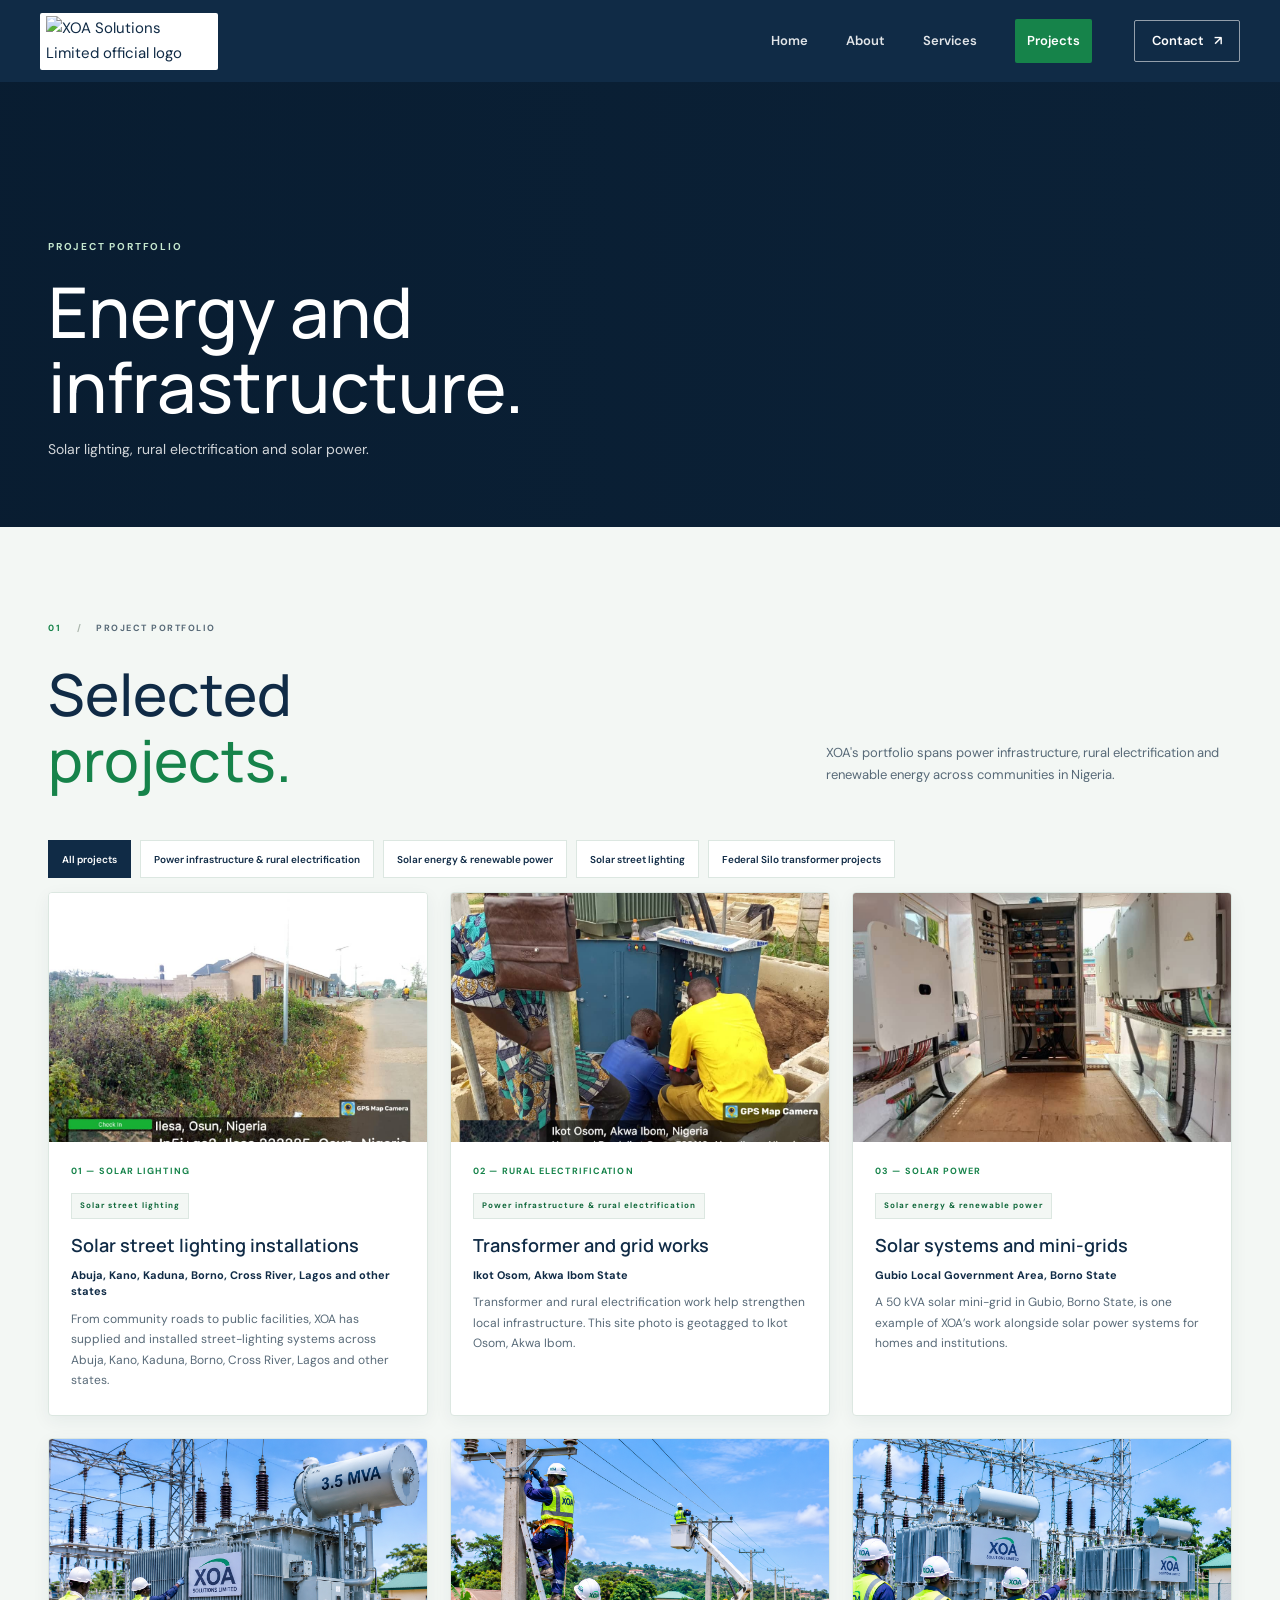
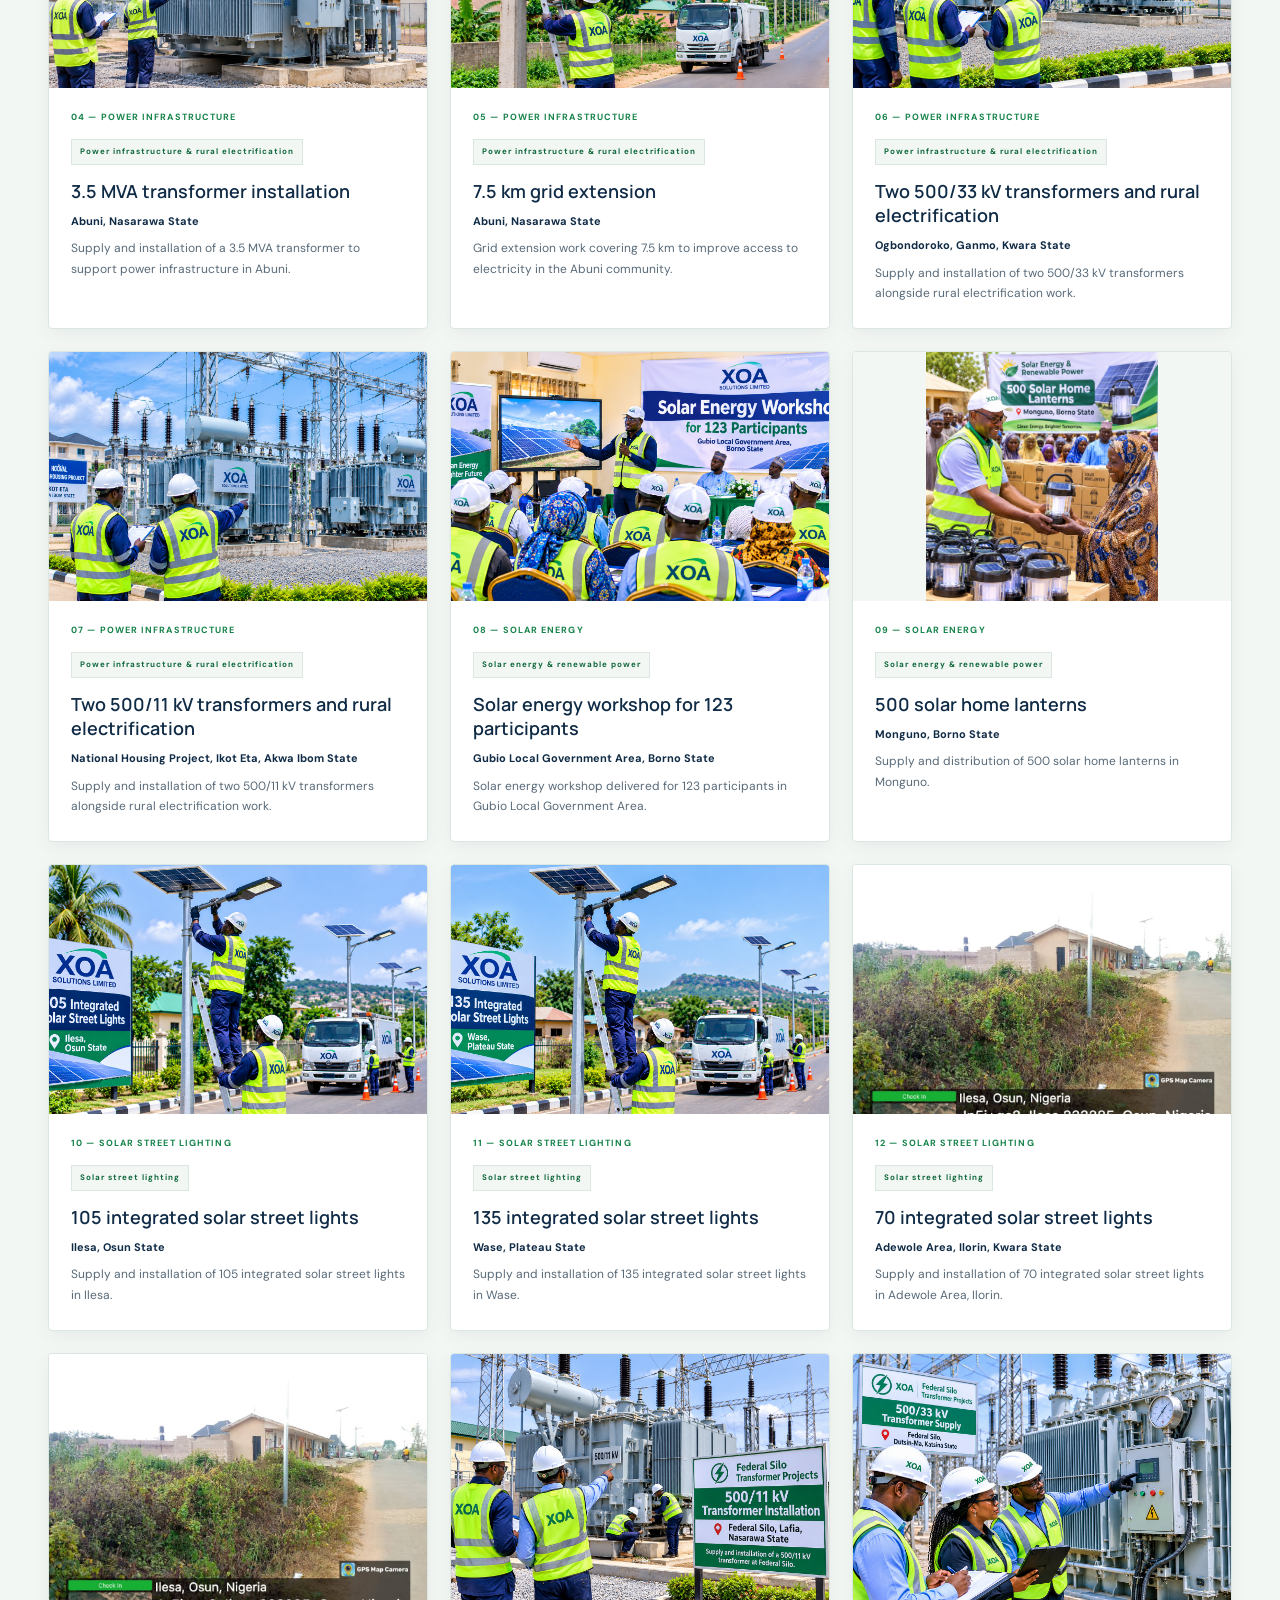
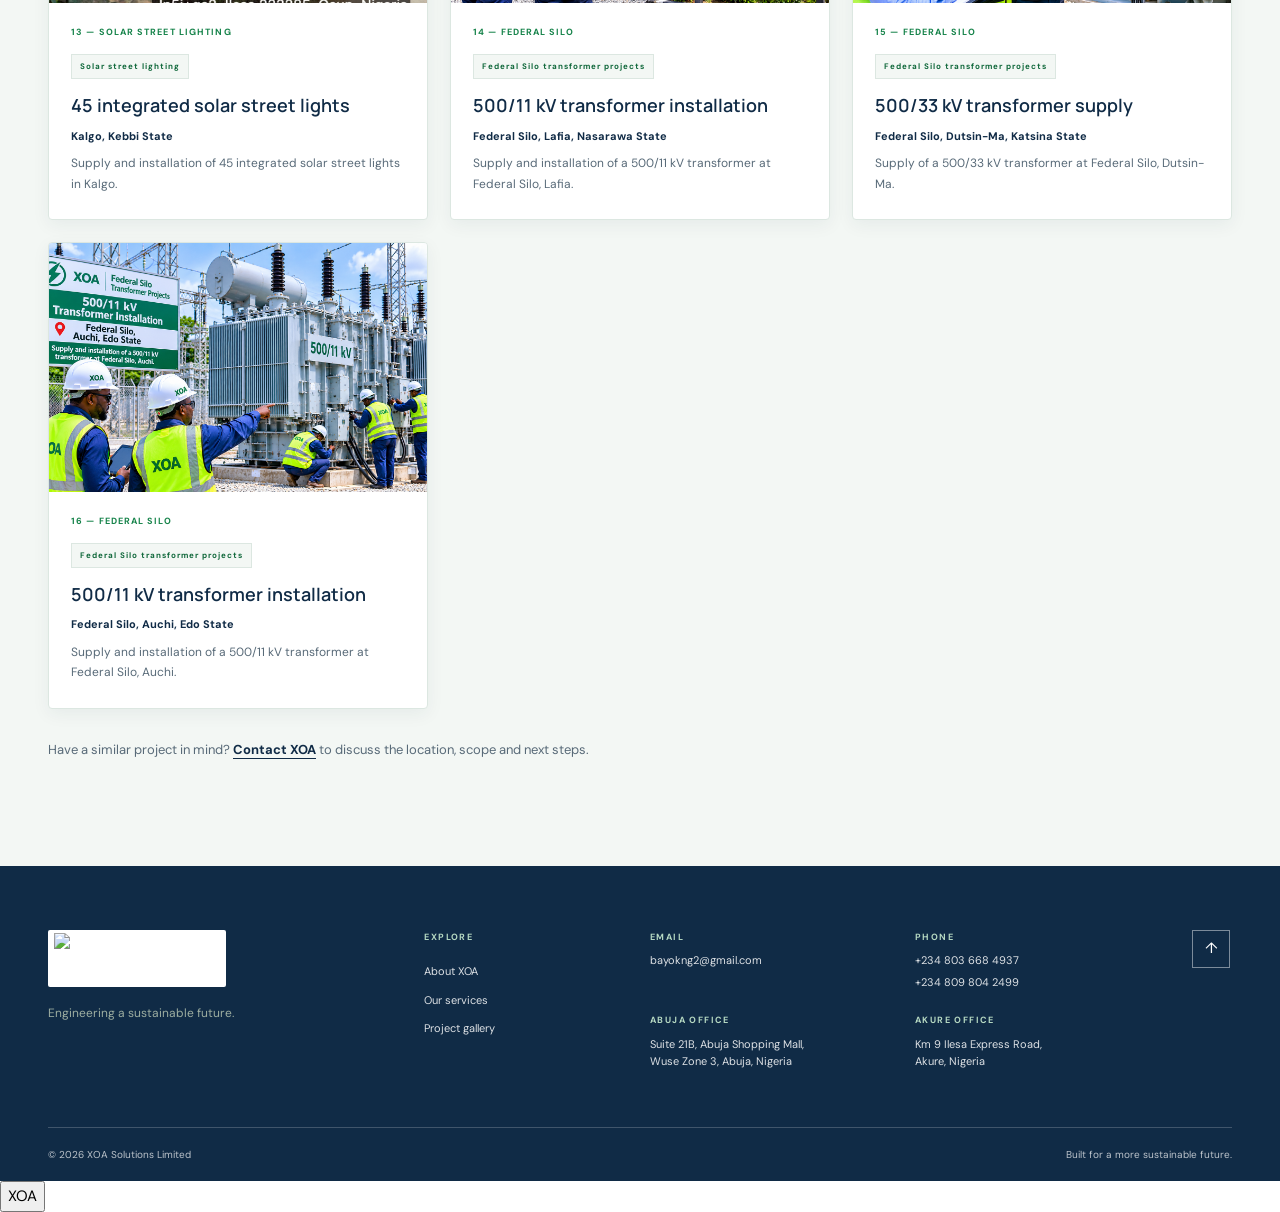
==== commit 0a763115: "Update homepage portfolio photographs Co-authored-by: Copilot <223556219+Copilot@users.noreply.githu" ====
--- a/projects.html
+++ b/projects.html
@@ -37,7 +37,7 @@
       </div>
       <div class="project-cards" id="project-gallery">
         <article class="project-card" data-category="solar-street-lighting">
-          <div class="project-card__media"><img src="assets/images/solar-street-lighting.jpg" alt="Illustrative solar-powered street lights along a residential road at dusk" loading="lazy" width="1365" height="768"></div>
+          <div class="project-card__media"><img src="assets/images/solar-street-lighting.jpg?v=20261123" alt="Illustrative solar-powered street lights along a residential road at dusk" loading="lazy" width="1080" height="1080"></div>
           <div class="project-card__content">
             <span class="project-card__index">01 — SOLAR LIGHTING</span>
             <span class="project-card__category">Solar street lighting</span>
@@ -47,7 +47,7 @@
           </div>
         </article>
         <article class="project-card" data-category="power-infrastructure">
-          <div class="project-card__media"><img src="assets/images/rural-electrification.png" alt="Electrical transformer inside a fenced rural power installation" loading="lazy" width="1448" height="1086"></div>
+          <div class="project-card__media"><img src="assets/images/rural-electrification.jpg?v=20261123" alt="Electrical transformer inside a fenced rural power installation" loading="lazy" width="1080" height="1080"></div>
           <div class="project-card__content">
             <span class="project-card__index">02 — RURAL ELECTRIFICATION</span>
             <span class="project-card__category">Power infrastructure &amp; rural electrification</span>
@@ -57,7 +57,7 @@
           </div>
         </article>
         <article class="project-card" data-category="solar-energy">
-          <div class="project-card__media"><img src="assets/images/solar-mini-grid.png" alt="Illustrative power conversion and control equipment for a solar mini-grid" loading="lazy" width="1672" height="941"></div>
+          <div class="project-card__media"><img src="assets/images/solar-mini-grid.jpg?v=20261123" alt="Illustrative power conversion and control equipment for a solar mini-grid" loading="lazy" width="992" height="744"></div>
           <div class="project-card__content">
             <span class="project-card__index">03 — SOLAR POWER</span>
             <span class="project-card__category">Solar energy &amp; renewable power</span>
@@ -147,7 +147,7 @@
           </div>
         </article>
         <article class="project-card" data-category="solar-street-lighting">
-          <div class="project-card__media"><img src="assets/images/solar-street-lighting.jpg" alt="Illustrative integrated solar street lights along a residential road" loading="lazy" width="1365" height="768"></div>
+          <div class="project-card__media"><img src="assets/images/solar-street-lighting.jpg?v=20261123" alt="Illustrative integrated solar street lights along a residential road" loading="lazy" width="1080" height="1080"></div>
           <div class="project-card__content">
             <span class="project-card__index">12 — SOLAR STREET LIGHTING</span>
             <span class="project-card__category">Solar street lighting</span>
@@ -157,7 +157,7 @@
           </div>
         </article>
         <article class="project-card" data-category="solar-street-lighting">
-          <div class="project-card__media"><img src="assets/images/solar-street-lighting.jpg" alt="Illustrative integrated solar street lights along a residential road" loading="lazy" width="1365" height="768"></div>
+          <div class="project-card__media"><img src="assets/images/solar-street-lighting.jpg?v=20261123" alt="Illustrative integrated solar street lights along a residential road" loading="lazy" width="1080" height="1080"></div>
           <div class="project-card__content">
             <span class="project-card__index">13 — SOLAR STREET LIGHTING</span>
             <span class="project-card__category">Solar street lighting</span>
--- a/assets/css/style.css
+++ b/assets/css/style.css
@@ -174,6 +174,10 @@
 .footer-contact .footer-label { margin: 0 0 3px; color: #b6d9c2; font-size: 9px; font-weight: 700; letter-spacing: 1.4px; }
 .footer-contact a, .footer-contact address { color: rgba(255,255,255,.86); font-size: 11px; font-style: normal; line-height: 1.6; overflow-wrap: anywhere; }
 .footer-contact a:hover { color: var(--leaf); }
+.footer-phone { display: flex; align-items: center; gap: 8px; }
+.footer-whatsapp { width: 20px; height: 20px; display: inline-grid; flex: 0 0 auto; place-items: center; border: 1px solid rgba(182,217,194,.55); border-radius: 50%; color: #b6d9c2 !important; }
+.footer-whatsapp:hover { border-color: var(--green); color: var(--leaf) !important; }
+.footer-whatsapp svg { width: 13px; height: 13px; fill: none; stroke: currentColor; stroke-width: 1.5; stroke-linecap: round; stroke-linejoin: round; }
 .back-top { width: 38px; height: 38px; display: grid; place-items: center; border: 1px solid rgba(255,255,255,.45); color: var(--white); transition: background .2s ease, border-color .2s ease; }
 .back-top:hover { border-color: var(--green); background: var(--green); }
 .footer-bottom { min-height: 54px; display: flex; justify-content: space-between; align-items: center; border-top: 1px solid rgba(255,255,255,.2); color: rgba(255,255,255,.72); font-size: 10px; }
@@ -249,9 +253,22 @@
 .contact-details h2 { margin: 0 0 17px; font-size: clamp(34px, 4vw, 48px); font-weight: 500; line-height: 1.15; }
 .contact-details > p:not(.section-kicker) { max-width: 400px; margin-bottom: 34px; color: var(--muted); font-size: 13px; }
 .contact-method { padding-block: 13px; border-top: 1px solid var(--line); }
-.contact-method:last-child { border-bottom: 1px solid var(--line); }
-.contact-method span { color: var(--forest-soft); font-size: 9px; font-weight: 700; letter-spacing: 1.3px; }
+.contact-method > span { color: var(--forest-soft); font-size: 9px; font-weight: 700; letter-spacing: 1.3px; }
 .contact-method p { margin: 4px 0 0; color: var(--ink); font-size: 13px; }
+.contact-method > p { margin-top: 8px; }
+.contact-link-list { display: grid; gap: 8px; margin-top: 8px; }
+.contact-link-row { display: flex; align-items: center; gap: 12px; }
+.contact-link { min-width: 0; display: inline-flex; align-items: center; gap: 9px; color: var(--ink); font-size: 13px; text-decoration: none; overflow-wrap: anywhere; }
+.contact-link:hover { color: var(--green-deep); }
+.contact-link svg { width: 17px; height: 17px; flex: 0 0 auto; fill: none; stroke: currentColor; stroke-width: 1.6; stroke-linecap: round; stroke-linejoin: round; }
+.contact-whatsapp { width: 30px; height: 30px; display: inline-grid; flex: 0 0 auto; place-items: center; border: 1px solid #c8dfd0; border-radius: 50%; color: var(--green-deep); background: #f3f7f4; transition: color .2s ease, background .2s ease, border-color .2s ease; }
+.contact-whatsapp:hover { border-color: var(--green); color: var(--white); background: var(--green); }
+.contact-whatsapp svg { width: 17px; height: 17px; fill: none; stroke: currentColor; stroke-width: 1.5; stroke-linecap: round; stroke-linejoin: round; }
+.contact-link--whatsapp { gap: 9px; }
+.contact-offices { display: grid; grid-template-columns: repeat(2, minmax(0, 1fr)); gap: 18px; margin-top: 22px; }
+.contact-office { min-width: 0; padding-top: 13px; border-top: 1px solid var(--line); }
+.contact-office span { color: var(--forest-soft); font-size: 9px; font-weight: 700; letter-spacing: 1.3px; }
+.contact-office address { margin-top: 7px; color: var(--ink); font-size: 12px; font-style: normal; line-height: 1.6; }
 .contact-form-wrap { padding: 33px; background: var(--paper); }
 .contact-form .eyebrow { margin-bottom: 25px; }
 .form-row { display: grid; gap: 7px; margin-bottom: 17px; }
@@ -390,6 +407,7 @@
   .project-card__content h3 { font-size: 18px; }
   .contact-section { grid-template-columns: 1fr; gap: 38px; padding-block: 67px 75px; }
   .contact-details h2 { font-size: 39px; }
+  .contact-offices { grid-template-columns: 1fr; gap: 12px; }
   .contact-form-wrap { padding: 24px 18px; }
 }
 
